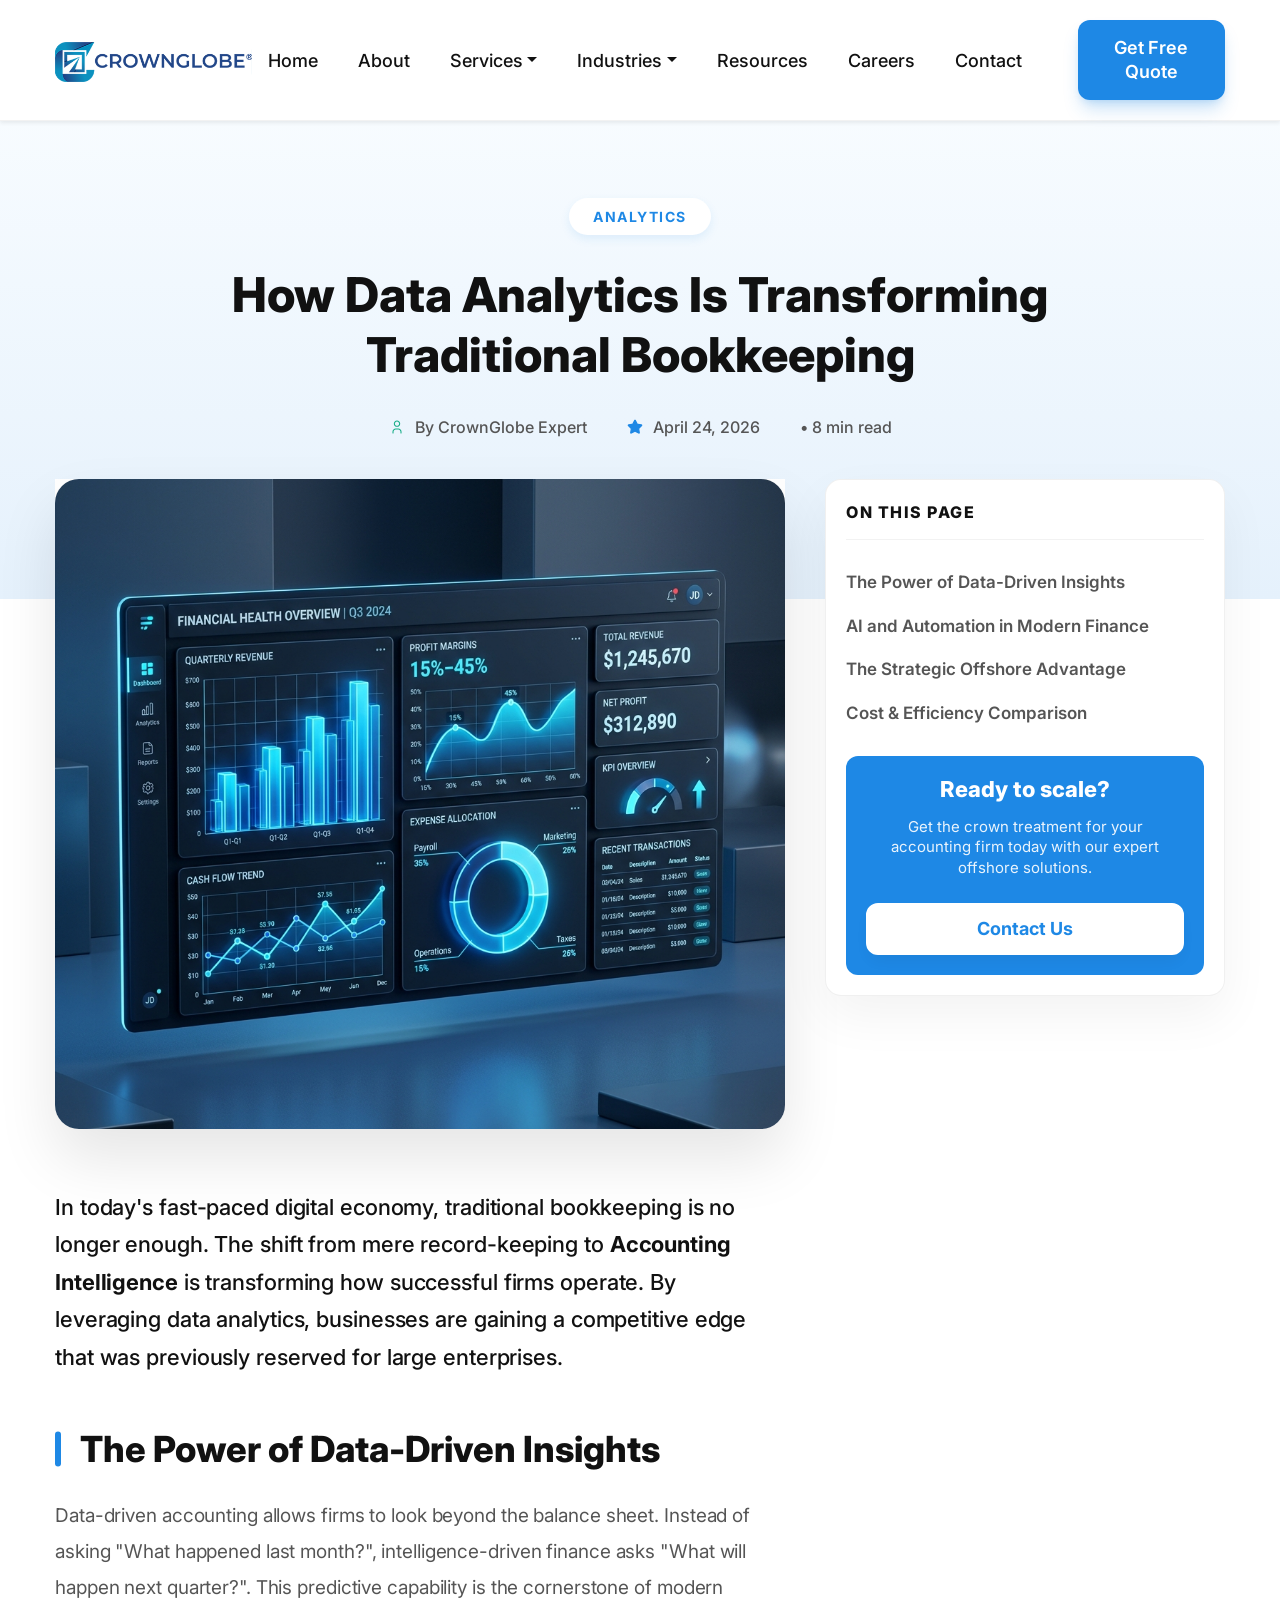
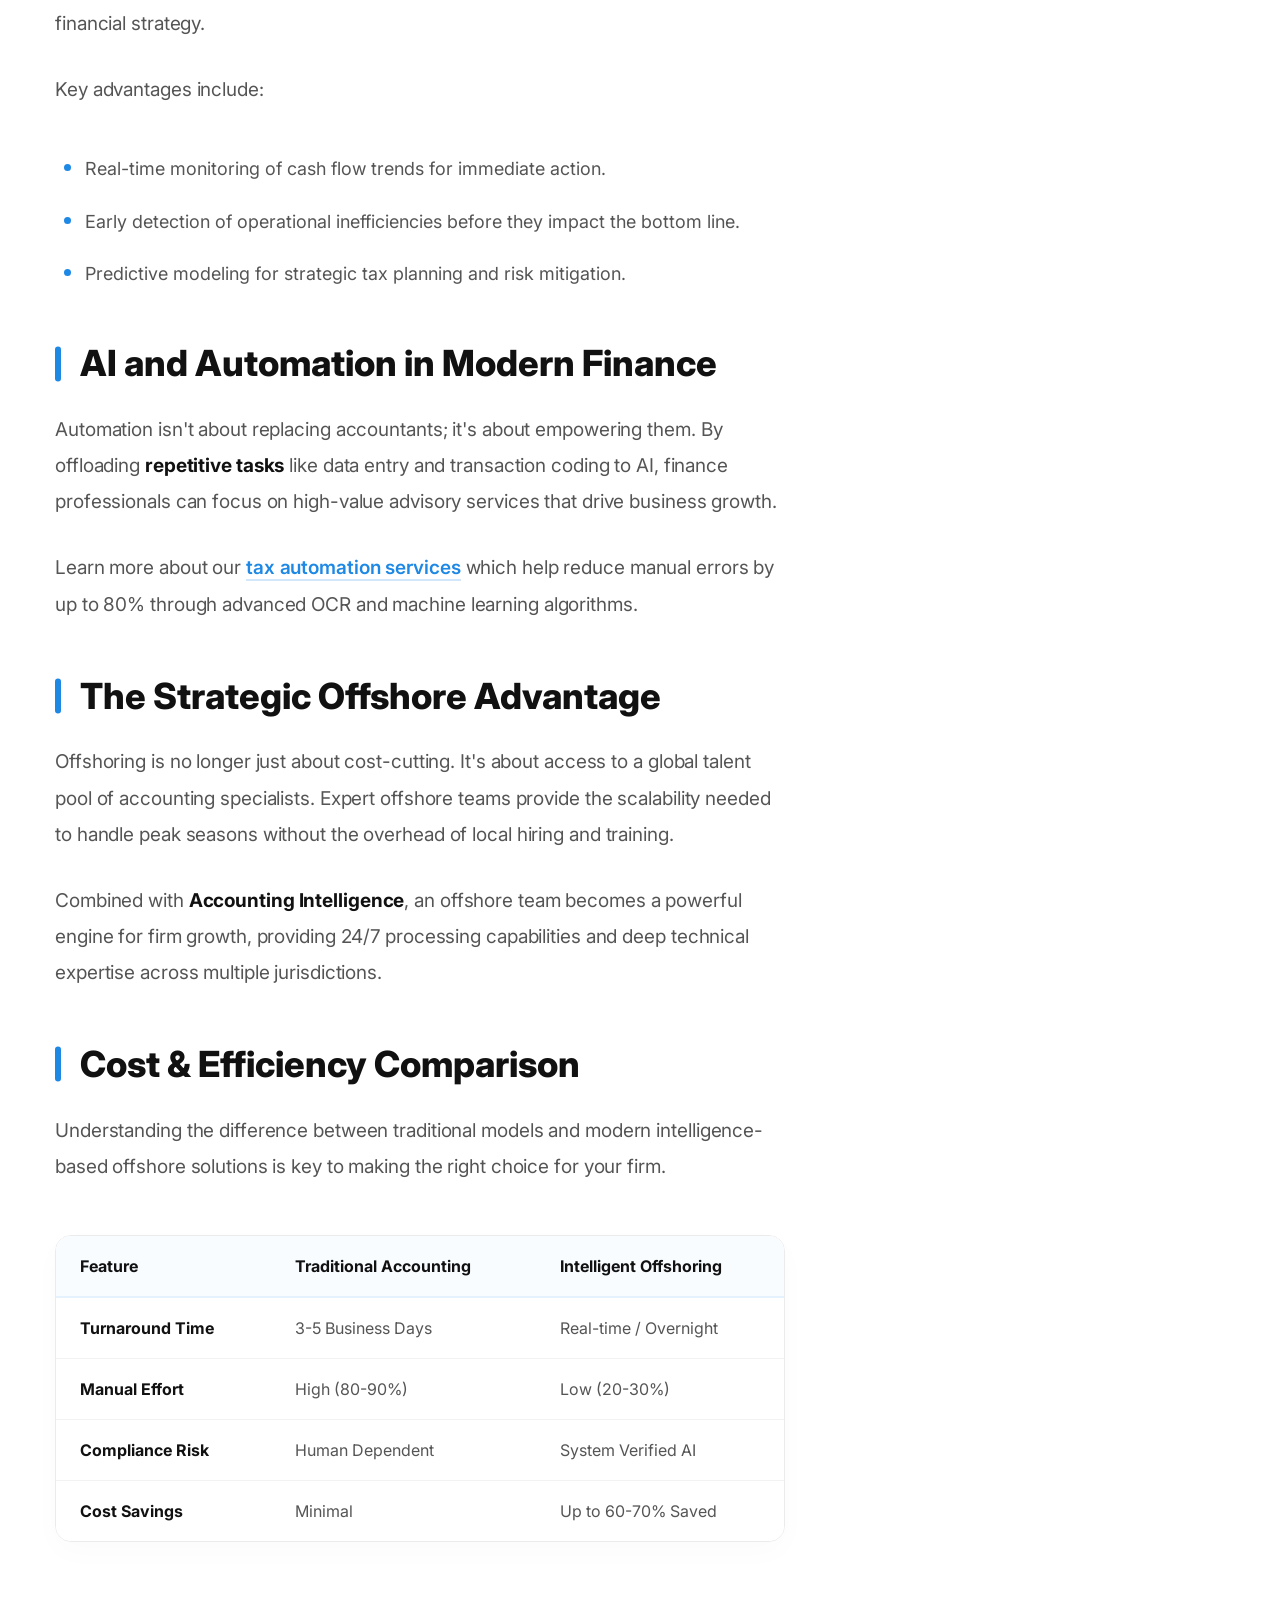
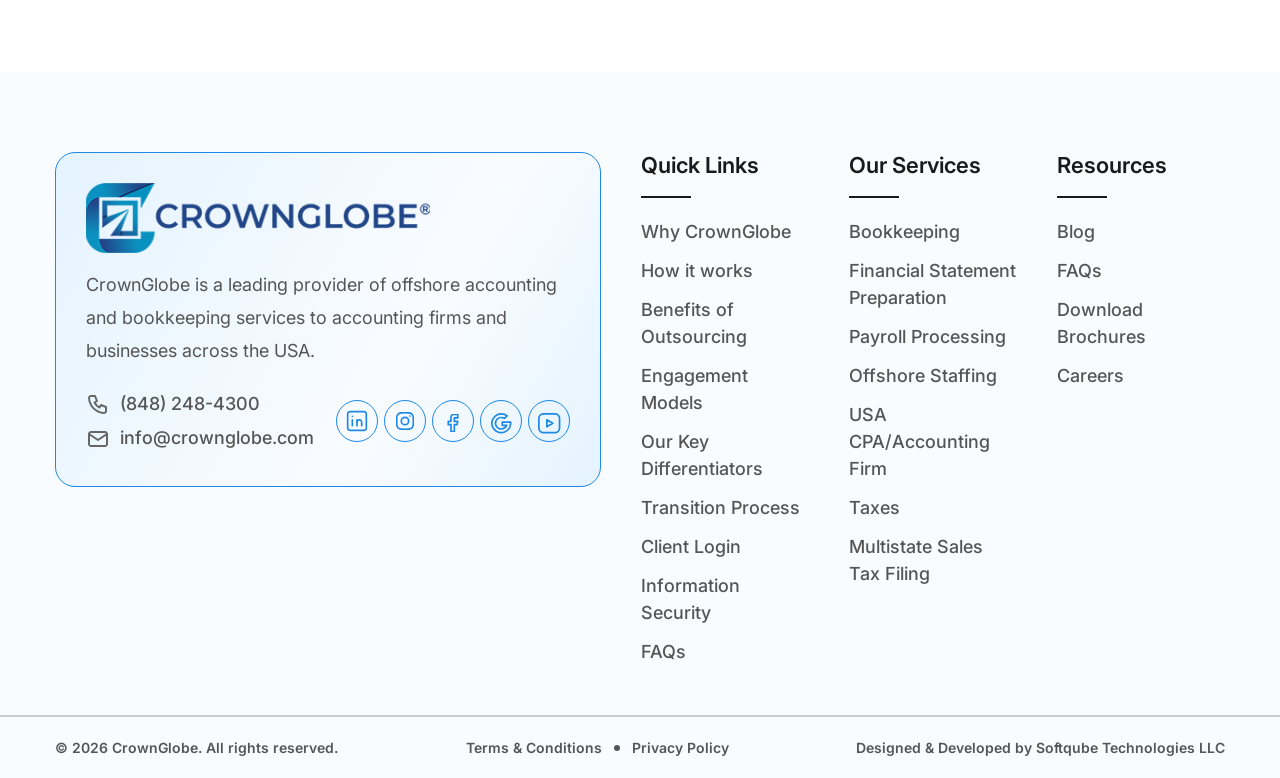
==== blog-detail-page.html @ aae87b0f "Design Changes Done" ====
<!DOCTYPE html>
<html lang="en">

<head>
    <meta charset="UTF-8">
    <meta name="viewport" content="width=device-width, initial-scale=1.0">
    <title>Crown Globe</title>
    <link href="https://cdn.jsdelivr.net/npm/bootstrap@5.3.3/dist/css/bootstrap.min.css" rel="stylesheet">
    <link rel="stylesheet" href="https://cdn.jsdelivr.net/npm/swiper@11/swiper-bundle.min.css" />
    <link rel="stylesheet" href="style/style.css">
    <link rel="stylesheet" href="style/services.css">
    <link rel="stylesheet" href="style/responsive.css">
    <link rel="stylesheet" href="style/blog.css">
    <link rel="icon" type="image/svg+xml" href="media-images/favicon.svg">
</head>

<body>
    <!-- Header Section -->
    <header class="custom-header bg-white shadow-sm">
        <nav class="navbar navbar-expand-xl py-0">
            <div class="cg-container navbar-nav flex-row gap-2 align-items-center w-100">
                <!-- Logo -->
                <a class="navbar-brand me-0" href="index.html">
                    <img src="media-images/logo.svg"
                        alt="Crown Globe - Offshore Accounting and Bookkeeping Services for USA Firms" height="40"
                        class="d-inline-block align-text-top">
                </a>
                <div class="d-flex gap-xl-5 gap-3 align-items-center justify-content-end w-100">
                    <!-- Mobile Toggle -->
                    <button class="navbar-toggler" type="button" data-bs-toggle="collapse" data-bs-target="#navContent">
                        <span class="navbar-toggler-icon"></span>
                    </button>

                    <!-- Navigation Links -->
                    <div class="collapse navbar-collapse justify-content-center" id="navContent">
                        <div class="mobile-menu-header d-xl-none">
                            <a href="index.html"><img src="media-images/logo.svg"
                                    alt="Crown Globe - Global Accounting Intelligence" height="40"></a>
                            <button class="navbar-toggler close-btn" type="button" data-bs-toggle="collapse"
                                data-bs-target="#navContent">
                                <span>&times;</span>
                            </button>
                        </div>
                        <ul class="navbar-nav gap-xl-4 gap-1">
                            <li class="nav-item ">
                                <a class="nav-link" href="index.html">Home</a>
                            </li>
                            <li class="nav-item">
                                <a class="nav-link" href="#">About</a>
                            </li>
                            <li class="nav-item dropdown">
                                <a class="nav-link dropdown-toggle" href="services.html" role="button"
                                    data-bs-toggle="dropdown">Services</a>
                                <ul class="dropdown-menu">
                                    <li><a class="dropdown-item" href="services.html">Bookkeeping</a></li>
                                    <li><a class="dropdown-item" href="#">Financial Statement Preparation</a></li>
                                    <li><a class="dropdown-item" href="#">Payroll Processing</a></li>
                                    <li><a class="dropdown-item" href="#">Offshore Staffing</a></li>
                                    <li><a class="dropdown-item" href="transition.html">Transition Process</a></li>
                                    <li><a class="dropdown-item" href="for-tax.html">USA CPA/Accounting Firm</a></li>
                                    <li><a class="dropdown-item" href="for-tax.html">Taxes</a></li>
                                </ul>
                            </li>
                            <li class="nav-item dropdown">
                                <a class="nav-link dropdown-toggle" href="#" role="button"
                                    data-bs-toggle="dropdown">Industries</a>
                                <ul class="dropdown-menu">
                                    <li><a class="dropdown-item" href="#">Dental</a></li>
                                    <li><a class="dropdown-item" href="#">Franchise</a></li>
                                    <li><a class="dropdown-item" href="#">Liquor Store</a></li>
                                    <li><a class="dropdown-item" href="#">Gas Station</a></li>
                                    <li><a class="dropdown-item" href="#">Hotel</a></li>
                                    <li><a class="dropdown-item" href="#">IT & AI</a></li>
                                    <li><a class="dropdown-item" href="#">Real Estate</a></li>
                                    <li><a class="dropdown-item" href="#">Restaurant</a></li>
                                </ul>
                            </li>
                            <li class="nav-item">
                                <a class="nav-link" href="#">Resources</a>
                            </li>
                            <li class="nav-item">
                                <a class="nav-link" href="#">Careers</a>
                            </li>
                            <li class="nav-item">
                                <a class="nav-link" href="#">Contact</a>
                            </li>
                        </ul>
                        <div class="d-xl-none my-3 w-100 px-3">
                            <a href="#" class="common-btn py-3 px-4 w-100 text-center">Get Free Quote</a>
                        </div>
                    </div>

                    <!-- Call to Action -->
                    <div class="d-none d-lg-block">
                        <a href="#" class="common-btn py-3 px-4">Get Free Quote</a>
                    </div>
                </div>
            </div>
        </nav>
    </header>
    <!-- Blog Detail Section -->
    <main>
        <!-- Premium Detail Hero -->
        <section class="blog-detail-hero">
            <div class="cg-container">
                <span class="category-tag">Analytics</span>
                <h1>How Data Analytics is Transforming Traditional Bookkeeping</h1>
                <div class="blog-meta-large">
                    <span><img src="media-images/user-icon.svg" width="16" alt=""> By CrownGlobe Expert</span>
                    <span><img src="media-images/star-icon.svg" width="16" alt=""> April 24, 2026</span>
                    <span>• 8 min read</span>
                </div>
            </div>
        </section>

        <!-- Main Content Area -->
        <section class="blog-detail-main pb-80">
            <div class="cg-container">
                <div class="blog-content-wrapper">
                    <!-- Column 1: Detailed Content -->
                    <div class="blog-left">
                        <img src="media-images/blog-1.png" class="featured-image"
                            alt="Accounting Intelligence Dashboard">

                        <p>In today's fast-paced digital economy, traditional bookkeeping is no longer enough. The shift
                            from mere record-keeping to <b>Accounting Intelligence</b> is transforming how successful
                            firms operate. By leveraging data analytics, businesses are gaining a competitive edge that
                            was previously reserved for large enterprises.</p>

                        <h2>The Power of Data-Driven Insights</h2>

                        <p>Data-driven accounting allows firms to look beyond the balance sheet. Instead of asking "What
                            happened last month?", intelligence-driven finance asks "What will happen next quarter?".
                            This predictive capability is the cornerstone of modern financial strategy.</p>
                        <p>Key advantages include:</p>
                        <ul>
                            <li>Real-time monitoring of cash flow trends for immediate action.</li>
                            <li>Early detection of operational inefficiencies before they impact the bottom line.</li>
                            <li>Predictive modeling for strategic tax planning and risk mitigation.</li>
                        </ul>

                        <h2>AI and Automation in Modern Finance</h2>
                        <p>Automation isn't about replacing accountants; it's about empowering them. By offloading
                            <b>repetitive tasks</b> like data entry and transaction coding to AI, finance professionals
                            can focus on high-value advisory services that drive business growth.</p>
                        <p>Learn more about our <a href="for-tax.html">tax automation services</a> which help reduce
                            manual errors by up to 80% through advanced OCR and machine learning algorithms.</p>

                        <h2>The Strategic Offshore Advantage</h2>
                        <p>Offshoring is no longer just about cost-cutting. It's about access to a global talent pool of
                            accounting specialists. Expert offshore teams provide the scalability needed to handle peak
                            seasons without the overhead of local hiring and training.</p>
                        <p>Combined with <b>Accounting Intelligence</b>, an offshore team becomes a powerful engine for
                            firm growth, providing 24/7 processing capabilities and deep technical expertise across
                            multiple jurisdictions.</p>

                        <h2>Cost & Efficiency Comparison</h2>
                        <p>Understanding the difference between traditional models and modern intelligence-based offshore solutions is key to making the right choice for your firm.</p>
                        
                        <div class="blog-table-container">
                            <div class="table-responsive">
                                <table>
                                    <thead>
                                        <tr>
                                            <th>Feature</th>
                                            <th>Traditional Accounting</th>
                                            <th>Intelligent Offshoring</th>
                                        </tr>
                                    </thead>
                                    <tbody>
                                        <tr>
                                            <td><b>Turnaround Time</b></td>
                                            <td>3-5 Business Days</td>
                                            <td>Real-time / Overnight</td>
                                        </tr>
                                        <tr>
                                            <td><b>Manual Effort</b></td>
                                            <td>High (80-90%)</td>
                                            <td>Low (20-30%)</td>
                                        </tr>
                                        <tr>
                                            <td><b>Compliance Risk</b></td>
                                            <td>Human Dependent</td>
                                            <td>System Verified AI</td>
                                        </tr>
                                        <tr>
                                            <td><b>Cost Savings</b></td>
                                            <td>Minimal</td>
                                            <td>Up to 60-70% Saved</td>
                                        </tr>
                                    </tbody>
                                </table>
                            </div>
                        </div>
                    </div>

                    <!-- Column 2: Sticky Sidebar -->
                    <aside class="blog-right">
                        <div class="toc-header">
                            <span class="toc-title">ON THIS PAGE</span>
                        </div>
                        <ul class="toc-list">
                            <!-- Dynamic TOC populated by blog.js -->
                        </ul>

                        <div class="sidebar-cta-box">
                            <h4>Ready to scale?</h4>
                            <p>Get the crown treatment for your accounting firm today with our expert offshore
                                solutions.</p>
                            <a href="#" class="common-btn-white">Contact Us</a>
                        </div>
                    </aside>
                </div>
            </div>
        </section>
    </main>
    <!-- Footer Section -->
    <footer class="footer-section">
        <div class="cg-container">
            <div class="footer-grid">
                <div class="footer-card">
                    <div class="footer-logo">
                        <img src="./media-images/logo.svg" alt="Crown Globe Logo - Corporate Finance and Tax Solutions">
                    </div>
                    <p>CrownGlobe is a leading provider of offshore accounting and bookkeeping services to accounting
                        firms and businesses across the USA.
                    </p>
                    <div class="footer-contact-links">
                        <ul>
                            <li>
                                <img src="./media-images/phone-icon.svg" alt="Contact Crown Globe via Phone">
                                <a href="tel:8482484300">(848) 248-4300</a>
                            </li>
                            <li>
                                <img src="./media-images/mail-icon.svg" alt="Email Crown Globe Support">
                                <a href="mailto:info@crownglobe.com">info@crownglobe.com</a>
                            </li>
                        </ul>
                        <ul>
                            <li><a href=""><img src="./media-images/linkdin.svg"
                                        alt="Connect with Crown Globe on LinkedIn"></a></li>
                            <li><a href=""><img src="./media-images/instagram.svg"
                                        alt="Follow Crown Globe on Instagram"></a></li>
                            <li><a href=""><img src="./media-images/facebook.svg"
                                        alt="Like Crown Globe on Facebook"></a></li>
                            <li><a href=""><img src="./media-images/google.svg" alt="Find Crown Globe on Google"></a>
                            </li>
                            <li><a href=""><img src="./media-images/youtube.svg"
                                        alt="Subscribe to Crown Globe on YouTube"></a></li>
                        </ul>
                    </div>
                </div>
                <div class="footer-column">
                    <h4>Quick Links</h4>
                    <ul>
                        <li><a href="#">Why CrownGlobe</a></li>
                        <li><a href="#">How it works</a></li>
                        <li><a href="#">Benefits of Outsourcing</a></li>
                        <li><a href="#">Engagement Models</a></li>
                        <li><a href="#">Our Key Differentiators</a></li>
                        <li><a href="#">Transition Process</a></li>
                        <li><a href="#">Client Login</a></li>
                        <li><a href="#">Information Security</a></li>
                        <li><a href="#">FAQs</a></li>
                    </ul>
                </div>
                <div class="footer-column">
                    <h4>Our Services</h4>
                    <ul>
                        <li><a href="#">Bookkeeping</a></li>
                        <li><a href="#">Financial Statement Preparation</a></li>
                        <li><a href="#">Payroll Processing</a></li>
                        <li><a href="#">Offshore Staffing</a></li>
                        <li><a href="#">USA CPA/Accounting Firm</a></li>
                        <li><a href="#">Taxes</a></li>
                        <li><a href="#">Multistate Sales Tax Filing</a></li>
                    </ul>
                </div>
                <div class="footer-column">
                    <h4>Resources</h4>
                    <ul>
                        <li><a href="#">Blog</a></li>
                        <li><a href="#">FAQs</a></li>
                        <li><a href="#">Download Brochures</a></li>
                        <li><a href="#">Careers</a></li>
                    </ul>
                </div>
            </div>
        </div>
        <hr style="border: 1px solid #CCCCCC;" />
        <div class="cg-container">
            <div class="footer-bottom-grid">
                <div class="copyright">
                    <p>&copy; 2026 CrownGlobe. All rights reserved.</p>
                </div>
                <div class="terms-condition">
                    <ul>
                        <li><a href="">Terms & Conditions</a></li>
                        <li><a href="">Privacy Policy</a></li>
                    </ul>
                </div>
                <div class="design-by">
                    <p>Designed & Developed by <a href="#">Softqube Technologies LLC</a></p>
                </div>
            </div>
        </div>
    </footer>
    <script src="https://cdn.jsdelivr.net/npm/swiper@11/swiper-bundle.min.js"></script>
    <script src="https://cdn.jsdelivr.net/npm/bootstrap@5.3.3/dist/js/bootstrap.bundle.min.js"></script>
    <script src="https://code.jquery.com/jquery-3.7.1.min.js"></script>
    <script src="js/index.js"></script>
    <script src="js/blog.js"></script>
</body>

</html>
---- style/style.css ----
@import url("https://fonts.googleapis.com/css2?family=Inter:ital,opsz,wght@0,14..32,100..900;1,14..32,100..900&display=swap");
:root {
  --inter: "Inter";
  --cg-container: 1620px;
  --blue: #1e88e5;
  --black: #111111;
  --dark: #1a1a1a;
  --grey: #555555;
  --white: #ffffff;
  --lightblue: #e5f1fc;
  /* Font Sizes */
  --font-54: 54px;
  --font-46: 46px;
  --font-44: 44px;
  --font-36: 36px;
  --font-30: 30px;
  --font-26: 26px;
  --font-24: 24px;
  --font-22: 22px;
  --font-20: 20px;
  --font-18: 18px;
  --font-16: 16px;
  --font-14: 14px;
}

html {
  scroll-behavior: smooth;
}
* {
  padding: 0;
  margin: 0;
  box-sizing: border-box;
}

h1,
h2,
h3,
h4,
h5,
h6 {
  margin: 0;
}

a:focus-visible {
  outline: none !important;
}

.post,
.page {
  margin: 0;
}

.row {
  margin: 0;
}

p,
ul {
  margin: 0;
  padding: 0;
}

.row > * {
  padding-left: 0;
  padding-right: 0;
}

body {
  width: 100%;
  font-family: var(--inter);
}

a {
  text-decoration: none;
  color: inherit;
}

.cg-container {
  width: 100%;
  max-width: var(--cg-container);
  margin: 0 auto;
}
.py-80 {
  padding: 80px 0px;
}
.pb-80 {
  padding-bottom: 80px;
}
.pt-80 {
  padding-top: 80px;
}
h1 {
  color: var(--black);
  font-family: var(--inter);
  font-size: var(--font-54);
  font-style: normal;
  font-weight: 800;
  line-height: 136%;
  text-transform: capitalize;
}
h1 span {
  color: var(--blue);
}
h2 {
  color: var(--black);
  text-align: center;
  font-family: var(--inter);
  font-size: var(--font-36);
  font-style: normal;
  font-weight: 800;
  line-height: 122%;
}
h3 {
  color: var(--black);
  font-family: var(--inter);
  font-size: var(--font-26);
  font-style: normal;
  font-weight: 600;
  line-height: 140%;
  text-transform: capitalize;
}
p {
  color: var(--grey);
  font-family: var(--inter);
  font-size: var(--font-20);
  font-style: normal;
  font-weight: 400;
  line-height: 134%;
}
p b {
  color: var(--black);
  font-weight: 700;
}
a.common-btn {
  display: inline-flex;
  align-items: center;
  justify-content: center;
  position: relative;
  overflow: hidden;
  color: var(--white);
  text-align: center;
  font-family: var(--inter);
  font-size: var(--font-18);
  font-style: normal;
  font-weight: 600;
  line-height: 134%;
  border-radius: 12px;
  background: var(--blue);
  box-shadow:
    0 12px 18px -4px rgba(30, 136, 229, 0.25),
    0 4px 8px -4px rgba(30, 136, 229, 0.25);
  padding: 20px 26px;
  transition: all 0.4s cubic-bezier(0.23, 1, 0.32, 1);
  z-index: 1;
}

a.common-btn::before,
a.common-btn-white::before {
  content: "";
  position: absolute;
  top: 0;
  left: -100%;
  width: 100%;
  height: 100%;
  background: linear-gradient(
    90deg,
    transparent,
    rgba(255, 255, 255, 0.4),
    transparent
  );
  transition: all 0.6s ease;
  z-index: -1;
}
a.common-btn:hover {
  box-shadow:
    0 20px 30px -10px rgba(30, 136, 229, 0.4),
    0 10px 15px -5px rgba(30, 136, 229, 0.3);
  background: #2196f3;
}
a.common-btn:hover::before,
a.common-btn-white:hover::before {
  left: 100%;
}
a.common-btn:active,
a.common-btn-white:active {
  transform: translateY(-2px) scale(0.98);
}
a.common-btn-white {
  display: inline-flex;
  align-items: center;
  justify-content: center;
  position: relative;
  overflow: hidden;
  color: var(--blue);
  text-align: center;
  font-family: var(--inter);
  font-size: var(--font-18);
  font-style: normal;
  font-weight: 600;
  line-height: 134%;
  padding: 18px 24px;
  border-radius: 12px;
  border: 1px solid var(--stroke-adadad, #e1e1e1);
  box-shadow: 0 8px 15px -3px rgba(0, 0, 0, 0.05);
  transition: all 0.4s cubic-bezier(0.23, 1, 0.32, 1);
  z-index: 1;
  background-color: var(--white);
}
a.common-btn-white:hover {
  background: var(--blue);
  color: var(--white);
  box-shadow: 0 15px 35px -10px rgba(30, 136, 229, 0.5);
}
a.common-btn-white:active {
  transform: translateY(-2px) scale(0.98);
}
.common-bg-gradient {
  background: url("../images/common-bg-gradiant.svg");
  background-size: cover;
  background-position: center;
  background-repeat: no-repeat;
}
.common-bg-gradient-light {
  background: url("../images/common-bg-gradiant-light.svg");
  background-size: cover;
  background-position: center;
  background-repeat: no-repeat;
}
/* ------------------- */
/* Coman Hero area */
.coman-hero-bg {
  height: 747px;
}
.row-grid {
  display: grid;
  grid-template-columns: repeat(2, 1fr);
  align-items: center;
  grid-gap: 98px;
  padding: 115px 0;
}
.right-grid p {
  margin: 20px 0 45px 0;
}
/* Engagement Modal Our Modal Section */
.bluegredinentbg {
  border-radius: 20px;
  background: url(../images/bluegredinentbg.svg) no-repeat center center/cover;
}
.engagementmodal h2 {
  color: var(--white);
  margin-bottom: 30px;
}
.engagementgrid {
  display: grid;
  grid-template-columns: repeat(3, 1fr);
  grid-gap: 30px;
  padding: 0 150px;
}
.engementbox {
  border-radius: 10px;
  background: var(--white);
  padding: 20px;
  box-shadow:
    0 12.292px 18.438px -3.688px rgba(0, 0, 0, 0.1),
    0 4.917px 7.375px -4.917px rgba(0, 0, 0, 0.1);
  text-align: center;
}
.engementbox h4 {
  color: var(--black);
  text-align: center;
  font-family: var(--inter);
  font-size: var(--font-22);
  font-style: normal;
  font-weight: 600;
  line-height: 136%;
  margin-top: 10px;
}

/* ------------------- */
section[id] {
  scroll-margin-top: 120px;
}
/* Base Styles End */
/* Navbar Styling */
.navbar-nav .nav-link {
  color: var(--black);
  transition: color 0.3s ease;
  padding: 10px 0;
  font-size: var(--font-18);
  font-family: var(--inter);
  font-weight: 500;
}

.navbar-nav .nav-link.active {
  font-weight: 700;
  color: var(--blue) !important;
}
.navbar-nav .nav-link:hover {
  color: var(--blue) !important;
}
.navbar-brand img {
  object-fit: contain;
}
header.custom-header {
  border-bottom: 1px solid rgba(0, 0, 0, 0.05);
  padding: 20px 0;
  position: fixed;
  top: 0;
  left: 0;
  width: 100%;
  z-index: 1000;
  background-color: var(--white);
}
main {
  padding-top: 98px;
}
/* Dropdown Styling */
.dropdown-menu {
  border: 1px solid rgba(0, 0, 0, 0.05);
  border-radius: 12px;
  box-shadow: 0 15px 30px rgba(0, 0, 0, 0.08);
  padding: 10px;
  min-width: 220px;
  margin-top: 15px !important;
  transition: all 0.3s ease;
}

.dropdown-item {
  color: #666666;
  font-size: 15px;
  font-weight: 500;
  padding: 10px 15px;
  border-radius: 8px;
  transition: all 0.2s ease;
}

.dropdown-item:hover {
  background-color: var(--lightblue);
  color: var(--blue);
}

.dropdown-toggle::after {
  display: inline-block;
  margin-left: 0.255em;
  vertical-align: 0.255em;
  border-top: 0.3em solid;
  border-right: 0.3em solid transparent;
  border-bottom: 0;
  border-left: 0.3em solid transparent;
  transition: transform 0.3s ease;
}

.nav-item.dropdown:hover .dropdown-toggle::after {
  transform: rotate(180deg);
}
/* Footer Section */
.footer-section {
  background-color: #f8fcff;
}
.footer-grid {
  display: grid;
  grid-template-columns: 546px 1fr 1fr 1fr;
  gap: 40px;
  padding-top: 80px;
  padding-bottom: 50px;
}
.footer-card {
  border-radius: 20px;
  border: 1px solid #1e88e5;
  background: linear-gradient(
    120deg,
    #e4f3ff -1.34%,
    #f9fcff 63.46%,
    #e4f3ff 100%
  );
  height: fit-content;
  padding: 30px;
}
.footer-column h4 {
  color: var(--dark);
  font-family: var(--inter);
  font-size: var(--font-22);
  font-weight: 600;
  margin-bottom: 40px;
  position: relative;
}
.footer-column h4::before {
  content: "";
  position: absolute;
  left: 0;
  height: 2px;
  width: 50px;
  bottom: -20px;
  background-color: var(--dark);
}
.footer-column ul {
  display: flex;
  flex-direction: column;
  gap: 12px;
  list-style-type: none;
}
.footer-column ul li a {
  color: var(--grey);
  font-size: var(--font-18);
  font-weight: 500;
  line-height: 150%;
  transition: all 0.3s ease;
}
.footer-column ul li a:hover {
  color: var(--blue);
  padding-left: 5px;
}
.footer-bottom-grid {
  padding: 20px 0;
  display: flex;
  align-items: center;
  justify-content: space-between;
  flex-wrap: wrap;
  gap: 10px;
}
footer hr {
  opacity: 1;
  margin: 0;
}
.terms-condition ul {
  list-style: none;
  display: flex;
  gap: 30px;
}
.terms-condition ul li,
.copyright p,
.design-by p {
  color: var(--grey);
  font-family: var(--inter);
  font-size: var(--font-14);
  font-weight: 600;
  line-height: 150%;
}
.terms-condition ul li:not(:first-of-type) {
  position: relative;
}
.terms-condition ul li:not(:first-of-type)::before {
  content: "";
  position: absolute;
  left: -18px;
  top: 50%;
  transform: translateY(-50%);
  height: 6px;
  width: 6px;
  background-color: var(--grey);
  border-radius: 50%;
}
.footer-contact-links {
  display: flex;
  align-items: center;
  justify-content: space-between;
  gap: 20px;
  flex-wrap: wrap;
  padding-top: 20px;
}
.footer-card p {
  color: var(--grey);
  font-family: var(--inter);
  font-size: var(--font-18);
  font-weight: 400;
  line-height: 182%;
  margin-top: 16px;
}
.footer-contact-links ul li {
  list-style-type: none;
}
.footer-contact-links ul:first-of-type li {
  display: flex;
  align-items: center;
  gap: 10px;
}
.footer-contact-links ul:first-of-type li a {
  color: var(--grey);
  font-size: var(--font-18);
  font-weight: 500;
  line-height: 190%;
  transition: all 0.3s ease;
}
.footer-contact-links ul:last-of-type {
  display: flex;
  gap: 6px;
}
.footer-contact-links ul:last-of-type li {
  min-width: 42px;
  min-height: 42px;
  display: flex;
  align-items: center;
  justify-content: center;
  border-radius: 50%;
  border: 1px solid var(--blue);
  transition: all 0.3s ease;
}
.footer-contact-links ul:last-of-type li img {
  transition: all 0.3s ease;
}
.footer-contact-links ul:last-of-type li:hover {
  background-color: var(--blue);
}
.footer-contact-links ul:last-of-type li:hover img {
  filter: brightness(0) invert(1);
}
/* Home Page Design Start */
.hero-inner-main {
  display: grid;
  grid-template-columns: repeat(2, 1fr);
}
.hero-content h1 {
  margin-bottom: 16px;
}
.hero-content > span {
  display: flex;
  align-items: center;
  gap: 10px;
  border-radius: 50px;
  border: 1px solid var(--stroke-adadad, #e1e1e1);
  background: #fff;
  padding: 6px 14px;
  color: var(--blue);
  font-size: var(--font-18);
  font-style: italic;
  font-weight: 600;
  line-height: 190%;
  width: fit-content;
  margin-bottom: 26px;
}
.hero-content p {
  line-height: 180%;
  margin-bottom: 30px;
}
.highlight-content p {
  color: var(--blue);
  font-size: var(--font-20);
  font-style: italic;
  font-weight: 600;
  line-height: 180%;
  margin-bottom: 60px;
}
.hero-btn {
  display: flex;
  gap: 20px;
}
/* Swiper Customization */
.hero-slider {
  padding: 50px 0;
}

.swiper-button-next,
.swiper-button-prev {
  color: var(--black);
  opacity: 0.3;
  transition: all 0.3s ease;
  right: 0;
}

.swiper-button-next:hover,
.swiper-button-prev:hover {
  opacity: 1;
  color: var(--blue);
}

.swiper-button-next::after,
.swiper-button-prev::after {
  font-size: 24px;
}

.swiper-pagination-bullet {
  background: var(--white);
  opacity: 0.2;
}

.swiper-pagination-bullet-active {
  opacity: 1;
  background: var(--blue);
  /* width: 25px; */
  border-radius: 5px;
}
.stats-grid {
  display: grid;
  grid-template-columns: repeat(4, 1fr);
  text-align: center;
}
.stat-item {
  position: relative;
  display: flex;
  flex-wrap: wrap;
  justify-content: center;
  align-items: baseline;
}
.stat-item:not(:last-child)::after {
  content: "";
  position: absolute;
  right: 0;
  top: 50%;
  transform: translateY(-50%);
  height: 90px;
  width: 1px;
  background: #e1e1e1;
}
.stat-item h2,
.stat-item span {
  font-size: var(--font-46);
  font-weight: 700;
  color: var(--black);
  display: inline-block;
  margin: 0;
  line-height: 120%;
}
.stat-item p {
  width: 100%;
  font-size: var(--font-22);
  color: var(--grey);
  margin-top: 8px;
}

.comparison-grid {
  display: grid;
  grid-template-columns: repeat(2, 1fr);
  gap: 30px;
}
.problem-card,
.vision-card {
  padding: 30px;
  border-radius: 20px;
  box-shadow: 0 2px 10px 0 rgba(30, 136, 229, 0.1);
  transition: transform 0.3s ease;
}
.problem-card {
  background: #f8fcff;
}
.problem-card h3,
.vision-card h3 {
  font-size: var(--font-36);
  font-weight: 800;
  margin-bottom: 16px;
  color: var(--black);
  line-height: 120%;
}
.problem-card h4,
.vision-card h4 {
  font-size: var(--font-22);
  font-weight: 600;
  color: var(--black);
  line-height: 180%;
  margin-bottom: 20px;
}
.problem-card h4 span,
.vision-card h4 span {
  color: var(--blue);
  font-weight: 700;
  display: block;
  font-size: var(--font-24);
  margin-bottom: 16px;
}
.problem-card p,
.vision-card p {
  color: var(--grey);
  font-size: var(--font-20);
  font-weight: 400;
  line-height: 150%;
  margin-bottom: 12px;
}
.problem-card ul,
.vision-card ul {
  list-style: none;
  background: var(--white);
  padding: 16px;
  border-radius: 10px;
  margin-bottom: 16px;
  display: flex;
  flex-direction: column;
  gap: 12px;
  box-shadow: 0 4px 4px 0 rgba(0, 0, 0, 0.05);
}
.problem-card ul li,
.vision-card ul li {
  display: flex;
  align-items: start;
  font-size: var(--font-20);
  color: var(--black);
  font-weight: 600;
  position: relative;
  padding-left: 35px;
  line-height: 150%;
}
.problem-card ul li::before {
  content: "";
  position: absolute;
  left: 0;
  top: 5px;
  width: 22px;
  height: 22px;
  background-image: url("../images/wrong.svg");
  background-size: contain;
  background-repeat: no-repeat;
}
.vision-card ul li::before {
  content: "";
  position: absolute;
  left: 0;
  top: 5px;
  width: 22px;
  height: 22px;
  background-image: url("../images/correct.svg");
  background-size: contain;
  background-repeat: no-repeat;
}
.card-footer p {
  line-height: 175%;
  margin-bottom: 0;
}
.section-header {
  text-align: center;
  margin-bottom: 50px;
}
.section-header span {
  display: inline-block;
  padding: 6px 16px;
  background: var(--white);
  border: 1px solid #e1e1e1;
  color: var(--blue);
  border-radius: 50px;
  font-size: var(--font-18);
  font-weight: 600;
  margin-bottom: 10px;
}
.section-header p {
  margin-top: 10px;
}
.deliver-grid {
  display: grid;
  grid-template-columns: repeat(4, 1fr);
  gap: 25px;
  margin-top: 50px;
}

.deliver-card {
  background: var(--white);
  border-radius: 20px;
  padding: 30px;
  display: flex;
  flex-direction: column;
  height: 100%;
  border-top: 4px solid transparent;
  box-shadow: 0 10px 30px rgba(0, 0, 0, 0.05);
  transition: all 0.3s ease;
}

.deliver-card:hover {
  box-shadow: 0 2px 20px 0 rgba(30, 136, 229, 0.2);
}

.deliver-card.border-blue {
  border-top-color: var(--blue);
}
.deliver-card.border-green {
  border-top-color: #17ad87;
}
.deliver-card.border-yellow {
  border-top-color: #f2c200;
}
.deliver-card.border-orange {
  border-top-color: #bc4923;
}

.card-top {
  display: flex;
  align-items: center;
  gap: 15px;
  margin-bottom: 30px;
}

.icon-box {
  width: 70px;
  height: 70px;
  border-radius: 12px;
  display: flex;
  align-items: center;
  justify-content: center;
}

.icon-box.bg-light-blue {
  background-color: #f4faff;
}
.icon-box.bg-light-green {
  background-color: #f1fffa;
}
.icon-box.bg-light-yellow {
  background-color: #fffdf4;
}
.icon-box.bg-light-orange {
  background-color: #fff7f5;
}

.title-box h3 {
  font-size: var(--font-22);
  font-weight: 700;
  margin-bottom: 6px;
  line-height: 150%;
}

.badge-pill {
  display: inline-flex;
  align-items: center;
  gap: 8px;
  padding: 0 12px;
  border-radius: 50px;
  font-size: var(--font-16);
  font-weight: 600;
  line-height: 180%;
  border: 1px solid #e1e1e1;
}

.badge-pill::before {
  content: "";
  width: 8px;
  height: 8px;
  border-radius: 50%;
}

.pill-blue {
  background: #f4faff;
  color: var(--blue);
  border-color: #1e88e54d;
}
.pill-blue::before {
  background: var(--blue);
}

.pill-green {
  background: #f1fffa;
  color: #17ad87;
  border-color: #17ad874d;
}
.pill-green::before {
  background: #17ad87;
}

.pill-yellow {
  background: #fffdf4;
  color: #f2c200;
  border-color: #facb0e4d;
}
.pill-yellow::before {
  background: #f2c200;
}

.pill-orange {
  background: #fff7f5;
  color: #bc4923;
  border-color: #bc49234d;
}
.pill-orange::before {
  background: #bc4923;
}

.deliver-card ul {
  list-style: none;
  flex-grow: 1;
  margin-bottom: 16px;
  display: flex;
  flex-direction: column;
  gap: 10px;
}

.deliver-card ul li {
  font-size: var(--font-20);
  color: var(--grey);
  font-weight: 400;
  position: relative;
  line-height: 150%;
  padding-left: 20px;
}

.deliver-card ul li::before {
  content: "•";
  position: absolute;
  left: 0;
  color: var(--blue);
  font-weight: bold;
}

.deliver-card.border-green ul li::before {
  color: #17ad87;
}
.deliver-card.border-yellow ul li::before {
  color: #f2c200;
}
.deliver-card.border-orange ul li::before {
  color: #bc4923;
}

.deliver-card .card-footer {
  display: flex;
  align-items: center;
  justify-content: space-between;
  padding-top: 30px;
  border-top: 1px solid #f0f0f0;
  cursor: pointer;
}

.deliver-card .card-footer span {
  font-size: var(--font-20);
  font-weight: 500;
  line-height: 150%;
  color: var(--black);
}

.deliver-card .card-footer img {
  width: 24px;
  transition: transform 0.3s ease;
}

.deliver-card:hover .card-footer img {
  transform: translateX(5px);
}
.section-badge-wrapper {
  margin-bottom: 20px;
}

.progress-list {
  display: flex;
  flex-direction: column;
  gap: 25px;
}

.progress-item {
  width: 100%;
}

.progress-info {
  display: flex;
  justify-content: space-between;
  margin-bottom: 10px;
}
.progress-info h3 {
  color: var(--black);
  font-size: var(--font-20);
  font-weight: 600;
  line-height: 170%;
}
.progress-info h3 span {
  color: #99a1af;
  font-size: var(--font-16);
  font-weight: 600;
  line-height: 125%;
  display: inline-block;
  margin-right: 12px;
}

.progress-info .value {
  color: var(--black);
  font-weight: 700;
  font-size: var(--font-18);
}

.progress-bar-bg {
  width: 100%;
  height: 6px;
  background: #eef2f6;
  border-radius: 10px;
  overflow: hidden;
}

.progress-bar-fill {
  height: 100%;
  width: 0;
  border-radius: 10px;
  transition: width 1.5s cubic-bezier(0.1, 0.42, 0.41, 1);
}

.bg-blue {
  background-color: #e5e7eb;
}
.bg-green {
  background-color: #17ad87;
}
.bg-orange {
  background-color: #bc4923;
}
.bg-blue-dark {
  background-color: var(--blue);
}
.bg-yellow {
  background-color: #f2c200;
}

.outcome-btns {
  display: flex;
}
.outcome-content .section-header,
.outcome-content .section-header h2 {
  text-align: start;
}
.outcome-content {
  background-color: #f8fcff;
  padding: 100px;
  border-radius: 0 20px 20px 0;
}
.outcome-grid {
  display: grid;
  grid-template-columns: 1fr 740px;
  margin-right: 100px;
  align-items: center;
}
.outcome-image img {
  width: 100%;
}
/* Data That Drives Decisions */
.industry-section {
  background: linear-gradient(
    173deg,
    #fff -7.78%,
    #eff6ff 46.65%,
    #fdfdff 108.94%
  );
}
.industry-tab-wrapper {
  display: grid;
  grid-template-columns: 680px 1fr;
  gap: 50px;
}

.industry-nav {
  display: flex;
  flex-direction: column;
  gap: 15px;
}

.industry-nav .nav-link {
  background: var(--white);
  border-radius: 12px;
  padding: 10px;
  display: flex;
  align-items: center;
  gap: 18px;
  text-align: left;
  transition: all 0.3s ease;
  color: var(--black);
  font-weight: 500;
  font-size: var(--font-18);
}

.industry-nav .nav-link .icon-box {
  width: 60px;
  height: 60px;
  background: #f8fbff;
  border-radius: 8px;
  display: flex;
  align-items: center;
  justify-content: center;
  color: var(--blue);
  flex-shrink: 0;
  transition: all 0.3s ease;
}
.industry-nav .nav-link:nth-child(1) .icon-box {
  background-color: #f1fffa;
}
.industry-nav .nav-link:nth-child(2) .icon-box {
  background-color: #f4faff;
}
.industry-nav .nav-link:nth-child(3) .icon-box {
  background-color: #fffdf4;
}
.industry-nav .nav-link:nth-child(4) .icon-box {
  background-color: #fff7f5;
}
.industry-nav .nav-link:nth-child(5) .icon-box {
  background-color: #fcf5ff;
}
.industry-nav .nav-link.active {
  background: var(--blue);
  color: var(--white);
}

.industry-nav .nav-link.active .icon-box {
  background: var(--white);
  color: var(--blue);
}
.industry-nav .nav-link.active .icon-box img {
  filter: brightness(0) saturate(100%) invert(46%) sepia(33%) saturate(2033%)
    hue-rotate(179deg) brightness(91%) contrast(97%);
}
@keyframes pulse {
  0% {
    transform: scale(1);
    opacity: 1;
    box-shadow: 0 0 0 0 var(--pulse-color, rgba(23, 173, 135, 0.4));
  }
  70% {
    transform: scale(1.1);
    opacity: 1;
    box-shadow: 0 0 0 10px rgba(23, 173, 135, 0);
  }
  100% {
    transform: scale(1);
    opacity: 1;
    box-shadow: 0 0 0 0 rgba(23, 173, 135, 0);
  }
}

.industry-content {
  background: url("../images/data-driven.svg") no-repeat center center/cover;
  border-radius: 20px;
  padding: 30px;
}

.content-header {
  margin-bottom: 20px;
}

.content-icon {
  width: 90px;
  height: 90px;
  border-radius: 20px;
  display: flex;
  align-items: center;
  justify-content: center;
  margin-bottom: 20px;
  background-color: var(--white);
}
.content-icon img {
  width: 40px;
  height: 40px;
}
.bg-light-green {
  background: #e6f7ef;
}
.text-green {
  color: #17ad87;
}

.bg-light-blue {
  background: #e5f1fc;
}
.text-blue {
  color: var(--blue);
}

.bg-light-yellow {
  background: #fff9e6;
}
.text-yellow {
  color: #f2c200;
}

.bg-light-orange {
  background: #fef0eb;
}
.text-orange {
  color: #bc4923;
}

.bg-light-purple {
  background: #f3efff;
}
.text-purple {
  color: #7c4dff;
}

.industry-content h3 {
  font-size: var(--font-30);
  font-weight: 700;
  margin-bottom: 16px;
  color: var(--black);
  line-height: 120%;
}
.industry-content h4 {
  color: var(--black);
  font-size: var(--font-18);
  font-weight: 600;
  line-height: 110%;
  letter-spacing: 0.7px;
  text-transform: uppercase;
}
.industry-content p {
  font-size: var(--font-20);
  color: var(--grey);
  line-height: 150%;
  margin-bottom: 24px;
}

.benefits-grid {
  display: grid;
  grid-template-columns: repeat(2, 1fr);
  gap: 20px;
  margin-top: 24px;
}

.benefit-item {
  background: var(--white);
  padding: 15px 20px;
  border-radius: 12px;
  display: flex;
  align-items: center;
  gap: 16px;
  box-shadow: 0 4px 10px rgba(0, 0, 0, 0.02);
}
.benefit-item .dot,
.risk-item .dot {
  min-width: 10px;
  min-height: 10px;
  background: var(--pulse-color, #17ad87);
  border-radius: 50%;
  animation: pulse 2s infinite;
  display: block;
}

.benefit-item span:not(.dot) {
  color: var(--black);
  font-size: var(--font-18);
  font-weight: 600;
  line-height: 130%;
}
.out-come-card {
  background-color: var(--white);
  padding: 10px 16px;
  border-radius: 12px;
  margin-top: 20px;
}
.out-come-card h4 {
  color: var(--blue);
  font-size: var(--font-20);
  font-weight: 600;
  line-height: 120%;
  margin-bottom: 6px;
}
.out-come-card p {
  margin-bottom: 0;
}
.out-come-card p b {
  margin-bottom: 0;
  color: var(--black);
  font-size: var(--font-18);
  font-weight: 600;
  line-height: 133.333%;
}
.strategic-grid {
  display: grid;
  grid-template-columns: repeat(5, 1fr);
  gap: 20px;
  margin-top: 50px;
}

.strategic-card {
  background: var(--white);
  padding: 30px 25px;
  border-radius: 20px;
  transition: all 0.4s ease;
  box-shadow: 0 4px 14px 0 rgba(30, 136, 229, 0.08);
  display: flex;
  flex-direction: column;
  gap: 24px;
}

.strategic-card h4 {
  font-size: var(--font-22);
  font-weight: 700;
  color: var(--black);
  margin: 0;
  line-height: 150%;
}

.strategic-card .accent-line {
  width: 40px;
  height: 3px;
  border-radius: 10px;
  transition: all 0.4s ease;
}

.strategic-card p {
  font-size: var(--font-20);
  color: var(--grey);
  line-height: 150%;
  margin: 0;
}
.strategic-card:hover .accent-line {
  width: 100%;
}
/* Nth-child Colors */
.strategic-card:nth-child(6n + 1) .accent-line {
  background: #17ad87;
}

.strategic-card:nth-child(6n + 2) .accent-line {
  background: #1e88e5;
}

.strategic-card:nth-child(6n + 3) .accent-line {
  background: #f2c200;
}

.strategic-card:nth-child(6n + 4) .accent-line {
  background: #bc4923;
}

.strategic-card:nth-child(6n + 5) .accent-line {
  background: #7c4dff;
}
.strategic-card:nth-child(6n + 6) .accent-line {
  background: #00cfd9;
}
.complete-finance-data .section-header,
.complete-finance-data .section-header h2 {
  text-align: start;
  margin-bottom: 0;
}
.complete-finance-grid {
  margin-top: 20px;
  display: grid;
  grid-template-columns: 1fr 1fr;
  gap: 100px;
}
.complete-finance-left p {
  color: var(--grey);
  font-size: var(--font-20);
  font-weight: 400;
  line-height: 150%;
  margin-bottom: 16px;
}
.complete-finance-left p:last-child {
  margin-bottom: 0;
}

/* Complete Finance Features Grid & Pulse Dot */
.finance-features-grid {
  display: grid;
  grid-template-columns: repeat(2, 1fr);
  gap: 30px;
}

.finance-feature-item {
  background: var(--white);
  padding: 24px 30px;
  border-radius: 12px;
  display: flex;
  align-items: center;
  gap: 20px;
  box-shadow: 0 10px 25px rgba(0, 0, 0, 0.04);
  transition: all 0.3s ease;
}

.finance-feature-item:hover {
  background: var(--blue);
  box-shadow: 0 15px 35px rgba(30, 136, 229, 0.4);
}

.finance-feature-item span:last-child {
  color: var(--black);
  font-size: var(--font-22);
  font-weight: 700;
  line-height: normal;
  transition: color 0.3s ease;
  line-height: 150%;
}

.finance-feature-item:hover span:last-child {
  color: var(--white);
}

.finance-feature-item .pulse-dot {
  transition: background 0.3s ease;
}

.finance-feature-item:hover .pulse-dot::after {
  background: var(--white);
}

.finance-feature-item:hover .pulse-dot::before {
  background: var(--white);
}

.pulse-dot {
  width: 32px;
  height: 32px;
  border-radius: 50%;
  display: flex;
  align-items: center;
  justify-content: center;
  position: relative;
  flex-shrink: 0;
}

/* The dark blue inner dot */
.pulse-dot::after {
  content: "";
  width: 10px;
  height: 10px;
  background: var(--blue); /* Dark blue dot */
  border-radius: 50%;
  display: block;
  z-index: 2;
}

/* The pulsing effect */
.pulse-dot::before {
  content: "";
  position: absolute;
  width: 10px;
  height: 10px;
  background: var(--blue);
  opacity: 0.4;
  border-radius: 50%;
  animation: dot-glow-pulse 2s infinite;
  z-index: 1;
}

@keyframes dot-glow-pulse {
  0% {
    transform: scale(1);
    opacity: 0.4;
  }
  100% {
    transform: scale(3.5);
    opacity: 0;
  }
}
/* Comparison Table Styling */
.comparison-table-container {
  margin-top: 50px;
  background: var(--white);
  border-radius: 20px;
  overflow: hidden;
  box-shadow: 0 10px 40px rgba(0, 0, 0, 0.05);
}

.comparison-table {
  width: 100%;
  border-collapse: collapse;
  border-spacing: 0;
}

.comparison-table th {
  padding: 24px 30px;
  text-align: left;
  font-size: var(--font-20);
  font-weight: 700;
  color: var(--black);
  background: #e4f3ff; /* Brand light blue background for headers */
  border-right: 1px solid #efefef; /* Added vertical border */
}

.comparison-table th:last-child {
  border-right: none;
}

.comparison-table th.highlight-header {
  background: var(--blue);
  color: var(--white);
  border-right: none;
}

.comparison-table td {
  padding: 20px 30px;
  border-bottom: 1px solid #efefef;
  border-right: 1px solid #efefef; /* Added vertical border */
  font-size: var(--font-18);
  font-weight: 500;
  vertical-align: middle;
  color: #333;
}

.comparison-table td:last-child {
  border-right: none;
}

.comparison-table tr:last-child td {
  border-bottom: none;
}

.comparison-table td img {
  width: 20px;
  height: 20px;
  margin-right: 12px;
  vertical-align: middle;
}

.comparison-table .capability-cell {
  background: #f8fcff;
  color: var(--blue);
  font-weight: 600;
}

.comparison-table tr:hover td {
  background-color: #fcfdfe;
}

.comparison-table tr:hover .capability-cell {
  background-color: #f4f9ff;
}
.solution-grid {
  display: grid;
  grid-template-columns: repeat(3, 1fr);
  gap: 30px;
}
.engagement-grid {
  grid-template-columns: repeat(4, 1fr);
}
/* Transition Page Design Start */
.overview-grid {
  display: grid;
  grid-template-columns: repeat(4, 1fr);
  gap: 30px;
  margin-top: 40px;
}
.overview .content-box {
  margin-bottom: 50px;
}
.overview p {
  text-align: center;
  line-height: 150%;
}
.overview-item {
  background-color: #f8fcff;
  padding: 10px 16px;
  border-radius: 12px;
  display: flex;
  align-items: center;
  position: relative;
  padding-left: 42px;
  transition: all 0.3s ease;
}

.overview-item span {
  color: var(--black);
  font-size: var(--font-20);
  font-weight: 600;
  line-height: 170%;
}
.overview-item::before {
  content: "";
  position: absolute;
  left: 20px;
  width: 6px;
  height: 6px;
  background-color: var(--black);
  border-radius: 50%;
}
/* Process Flow Design */
.process-flow-wrapper {
  margin-top: 50px;
  position: relative;
}

.process-flow-grid {
  display: grid;
  grid-template-columns: repeat(5, 1fr);
  gap: 90px;
  align-items: center;
}

.process-step {
  background: var(--white);
  padding: 16px;
  border-radius: 20px;
  border: 2px solid #fff;
  box-shadow: 0 2px 10px 0 rgba(30, 136, 229, 0.25);
  position: relative;
  transition: all 0.3s ease;
  z-index: 2;
}

.process-step h4 {
  font-size: var(--font-22);
  font-weight: 700;
  margin-bottom: 24px;
  position: relative;
  line-height: 150%;
}

/* Colorful underlines using after */
.process-step h4::after {
  content: "";
  position: absolute;
  bottom: -25px;
  left: 50%;
  transform: translateX(-50%);
  width: 86px;
  height: 3px;
  border-radius: 2px;
}

.process-step:nth-child(1) h4::after {
  background-color: #17ad87;
}
.process-step:nth-child(2) h4::after {
  background-color: #1e88e5;
}
.process-step:nth-child(3) h4::after {
  background-color: #f2c200;
}
.process-step:nth-child(4) h4::after {
  background-color: #bc4923;
}
.process-step:nth-child(5) h4::after {
  background-color: #b007ed;
}

.process-step p {
  padding-top: 24px;
  color: var(--black);
  text-align: center;
  font-size: var(--font-20);
  font-weight: 400;
  line-height: 150%;
}

/* Dotted Arrows using after */
.process-step:not(:last-child)::after {
  content: "";
  position: absolute;
  top: 50%;
  right: -70px;
  transform: translateY(-50%);
  width: 50px;
  height: 20px;
  background: url("../images/dotted-arrow.svg") no-repeat center center;
  background-size: contain;
  opacity: 0.6;
  z-index: -1;
}

/* Ensure Section */
.ensure-section {
  margin-top: 60px;
}

.ensure-section > span {
  color: var(--grey);
  text-align: center;
  font-size: var(--font-20);
  font-weight: 400;
  line-height: 150%;
  margin-bottom: 20px;
  display: inline-block;
}

.ensure-grid {
  display: flex;
  justify-content: center;
  gap: 20px;
  flex-wrap: wrap;
}

.ensure-item {
  border-radius: 10px;
  background: #f4faff;
  padding: 14px;
  box-shadow: 0 4px 14px 0 rgba(30, 136, 229, 0.08);
  min-width: 260px;
}
.ensure-item span {
  color: var(--black);
  font-size: var(--font-22);
  font-weight: 600;
}
/* Key Benefits Design */
.key-benefits {
  background: linear-gradient(0deg, #fff 0%, #f8fcff 100%);
}
.key-benefits-wrapper {
  display: grid;
  grid-template-columns: repeat(2, 1fr);
  gap: 80px;
  align-items: center;
}

.key-benefits-left img {
  width: 100%;
  height: auto;
}

.key-benefits-right h2 {
  text-align: left;
  margin-bottom: 30px;
}

.benefits-custom-list {
  list-style: none;
  padding: 0;
  margin: 0;
}

.benefits-custom-list li {
  padding: 18px 0 18px 30px;
  border-bottom: 1px solid rgba(0, 0, 0, 0.05);
  position: relative;
  font-size: var(--font-22);
  font-weight: 500;
  color: var(--grey);
  line-height: 150%;
  transition: all 0.3s ease;
}

.benefits-custom-list li::before {
  content: "";
  position: absolute;
  left: 10px;
  top: 50%;
  transform: translateY(-50%);
  width: 6px;
  height: 6px;
  background-color: var(--grey);
  border-radius: 50%;
}

/* Tools & Communication Design */
.tools-communication-grid {
  display: grid;
  grid-template-columns: repeat(4, 1fr);
  gap: 30px;
}

.tools-communication-card {
  border-radius: 10px;
  border: 1px solid var(--blue, #1e88e5);
  box-shadow: 0 4px 14px 0 rgba(30, 136, 229, 0.08);
  padding: 14px;
  display: flex;
  align-items: center;
  justify-content: center;
}
.tools-communication-card span {
  color: var(--black);
  font-size: var(--font-20);
  font-weight: 500;
  line-height: 170%;
}
/* Risk Mitigation Design */
.risk-mitigation-wrapper {
  display: grid;
  grid-template-columns: repeat(2, 1fr);
  gap: 80px;
  align-items: center;
}

.risk-mitigation-left h2 {
  text-align: left;
  margin-bottom: 25px;
}

.risk-mitigation-left p {
  font-size: var(--font-20);
  line-height: 150%;
  margin-bottom: 14px;
  color: var(--grey);
}

.risk-mitigation-right {
  display: flex;
  flex-direction: column;
  gap: 20px;
}

.risk-item {
  background: var(--white);
  padding: 24px 30px;
  border-radius: 12px;
  display: flex;
  align-items: center;
  gap: 20px;
  box-shadow: 0 4px 14px 0 rgba(0, 0, 0, 0.03);
  transition: all 0.3s ease;
}

.risk-item span:not(.dot) {
  font-size: var(--font-22);
  font-weight: 600;
  color: var(--black);
  line-height: 130%;
}
.cta-section {
  background-color: var(--blue);
  text-align: center;
}
.cta-wrapper {
  max-width: 1300px;
  margin: 0 auto;
}
.cta-wrapper h2 {
  color: var(--white);
  text-align: center;
  font-size: var(--font-44);
  font-weight: 800;
  line-height: 110%;
  margin-bottom: 20px;
}
.cta-wrapper p {
  color: rgba(255, 255, 255, 0.8);
  text-align: center;
  font-size: var(--font-22);
  font-weight: 400;
  line-height: 150%;
  margin-bottom: 20px;
}

/* Transition Page Design End */
/* For Tax Page Design Start */
.engagement-modal {
  background-color: #f8fcff;
}
.case-study-main-wrapper {
  display: grid;
  grid-template-columns: repeat(2, 1fr);
  gap: 80px;
  align-items: center;
}

.case-study-right h2 {
  text-align: left;
  margin-bottom: 20px;
}

.case-subtitle {
  color: var(--blue);
  font-size: var(--font-24);
  font-weight: 700;
  margin-bottom: 15px;
  line-height: 125%;
}

.case-study-right p {
  font-size: var(--font-20);
  color: var(--grey);
  line-height: 150%;
  margin-bottom: 10px;
}

.case-study-right p:last-child {
  margin-bottom: 0;
}

/* Process Timeline Design */
.process-timeline-main {
  background-color: var(--white);
}

.timeline-grid {
  display: grid;
  grid-template-columns: repeat(4, 1fr);
  gap: 80px;
  margin-top: 50px;
}

.timeline-item {
  position: relative;
  display: flex;
  flex-direction: column;
  align-items: center;
}

.timeline-circle {
  width: 120px;
  height: 120px;
  border-radius: 50%;
  display: flex;
  align-items: center;
  justify-content: center;
  margin-bottom: 40px;
  position: relative;
  background-color: var(--white);
  box-shadow:
    0 0 0 4px var(--white),
    0 0 0 12px var(--item-color);
  border: 4px solid var(--item-color);
  transition: all 0.3s ease;
}

.timeline-circle span {
  font-size: var(--font-30);
  font-weight: 800;
  color: var(--item-color);
}

.timeline-item h4 {
  font-size: var(--font-20);
  font-weight: 700;
  color: var(--black);
  margin-bottom: 15px;
}

.timeline-item p {
  font-size: var(--font-16);
  color: var(--grey);
  line-height: normal;
  margin-bottom: 0;
}

/* Dotted Arrows */
.timeline-item:not(:last-child)::after {
  content: "";
  position: absolute;
  top: 50px;
  right: -18%;
  transform: translateY(-50%);
  width: 70px;
  height: 30px;
  background: url("../media-images/dotted-arrow.svg") no-repeat center center;
  background-size: contain;
  opacity: 0.6;
}
/* Nth-child colors for timeline items */
.timeline-item:nth-child(1) {
  --item-color: #1e88e5;
}
.timeline-item:nth-child(2) {
  --item-color: #f2c200;
}
.timeline-item:nth-child(3) {
  --item-color: #bc4923;
}
.timeline-item:nth-child(4) {
  --item-color: #b007ed;
}

/* For Tax PAge Design End */
---- style/services.css ----
:root {
  --inter: "Inter";
  --cg-container: 1620px;
  --blue: #1e88e5;
  --black: #111111;
  --grey: #555555;
  --white: #ffffff;
  --dark: #1a1a1a;
  --green-light: #17ad87;
  --yellow: #f2c200;
  --orange: #bc4923;
  --purple: #b007ed;
  --cyan-light: #00cfd9;
  --lightblue: #e5f1fc;
  --light-blue-bg: #f8fcff;
  --border-color: #dfdfdf;
  --tab-bg-color: #fffffa;
  --blue-ring-color: #cee9ff;
  --blue-card-bg: #eff6ff;
  --border-card-color: #dedede;
  --blue-btn-shadow:
    0 12.292px 18.438px -3.688px rgba(30, 136, 229, 0.25),
    0 4.917px 7.375px -4.917px rgba(30, 136, 229, 0.25);
  /* Font Sizes */
  --font-56: 56px;
  --font-52: 52px;
  --font-44: 44px;
  --font-36: 36px;
  --font-32: 32px;
  --font-26: 26px;
  --font-24: 24px;
  --font-22: 22px;
  --font-20: 20px;
  --font-18: 18px;
  --font-16: 16px;
  --font-14: 14px;
}

.common-card {
  background-color: var(--white);
  padding: 30px;
  border-radius: 20px;
}

.gradient-card-hover {
  position: relative;
}

.gradient-card-hover::before {
  content: "";
  position: absolute;
  top: 0;
  left: 0;
  width: 100%;
  height: 100%;
  background: url("../images/common-bg-gradiant-hover.svg");
  background-size: cover;
  background-position: center;
  background-repeat: no-repeat;
  opacity: 0;
  transition: opacity 0.3s ease-in-out;
  z-index: -1;
}

.common-card.gradient-card-hover:hover::before {
  opacity: 1;
}

/* common tabs start */
.common-tab {
  border-bottom: 1px solid var(--border-color);
  width: 100%;
  margin-bottom: 40px;
}

.common-tab .nav-item .nav-link {
  color: var(--grey);
  font-size: var(--font-24);
  font-weight: 600;
  line-height: 143%;
  padding: 15px 0;
  border: none;
  background-color: unset;
  border-radius: 0;
  text-align: center;
  display: flex;
  align-items: center;
  justify-content: center;
  grid-gap: 15px;
}

.common-tab .nav-item {
  border: none;
  flex: auto;
}

.common-tab .nav-item .nav-link.active {
  border-bottom: 2px solid var(--blue);
  color: var(--blue);
}

.common-tab .blue-dot {
  display: inline-block;
  width: 9px;
  height: 9px;
  background-color: var(--blue);
  border-radius: 50%;
}

.common-tab .nav-item .nav-link.active .blue-dot {
  box-shadow: 0 0 0 7px var(--blue-ring-color);
}

/* common tabs end */

/* service sticky section start */
.service-sticky-section {
  border-top: 1px solid var(--border-color);
  border-bottom: 1px solid var(--border-color);
  background: var(--tab-bg-color);
  justify-content: center;
  grid-gap: 40px;
  position: sticky;
  top: 97px;
  z-index: 2;
}

.service-sticky-list {
  display: flex;
  align-items: center;
  justify-content: center;
  grid-gap: 40px;
  list-style: none;
  margin: 0;
  padding: 0;
}

.service-sticky-list li a {
  color: var(--grey);
  font-size: var(--font-20);
  font-weight: 400;
  line-height: 194%;
  padding: 15px 0;
  transition: all 0.3s ease-in-out;
  display: inline-block;
  border: none;
}

.service-sticky-list li a.active {
  border-bottom: 2px solid var(--blue);
  color: var(--blue);
  font-weight: 600;
}

.service-sticky-list li a.active:hover {
  color: var(--blue);
}

.service-sticky-list li a:hover {
  color: var(--blue);
}

/* service sticky section end */

/* service overview section start */
.service-overview-section .content-box {
  text-align: center;
  display: flex;
  flex-direction: column;
  grid-gap: 10px;
  margin-bottom: 50px;
}

.overview-content-row .service-image-card img {
  border-radius: 20px;
  filter: drop-shadow(0 2px 10px rgba(30, 136, 229, 0.05));
}

.overview-content-row {
  display: grid;
  grid-template-columns: 1fr 1fr;
  grid-gap: 30px;
}

.reverse-row {
  direction: rtl;
}

.reverse-row > * {
  direction: ltr;
}

.overview-content-row .common-card ul {
  display: flex;
  flex-direction: column;
  grid-gap: 10px;
  list-style: none;
}

.overview-content-row .common-card ul li {
  color: var(--grey);
  font-size: var(--font-20);
  position: relative;
  padding-left: 18px;
  font-weight: 400;
  line-height: 150%;
}

.overview-content-row .common-card ul li::before {
  content: "";
  background-color: var(--grey);
  display: inline-block;
  width: 6px;
  height: 6px;
  border-radius: 50%;
  position: absolute;
  left: 0;
  top: 12px;
}

/* service overview section end */

/* our services section start */
.our-services .content-box {
  text-align: center;
  display: flex;
  flex-direction: column;
  grid-gap: 10px;
  margin-bottom: 50px;
}

.our-service .our-services-wrapper {
  display: grid;
  grid-template-columns: 1fr 1fr;
  grid-gap: 150px;
}

.common-card.services-card {
  position: relative;
  background: var(--light-blue-bg);
  display: flex;
  flex-direction: column;
  grid-gap: 15px;
  z-index: 1;
  overflow: hidden;
  transition: all 0.3s ease-in-out;
}

.common-card.services-card span img {
  filter: brightness(0) invert(1);
}
.common-card-header h5 {
  color: var(--black, #111);
  font-family: var(--inter);
  font-size: var(--font-22);
  font-weight: 700;
  line-height: 150%;
}
.common-card.services-card .common-card-header span {
  width: 60px;
  height: 60px;
  border-radius: 10px;
  background-color: var(--green-light);
  display: flex;
  align-items: center;
  justify-content: center;
  transition: all 0.3s ease-in-out;
}

.common-card.services-card:nth-child(6n + 1) .common-card-header span {
  background-color: var(--green-light);
}

.common-card.services-card:nth-child(6n + 2) .common-card-header span {
  background-color: var(--blue);
}

.common-card.services-card:nth-child(6n + 3) .common-card-header span {
  background-color: var(--yellow);
}

.common-card.services-card:nth-child(6n + 4) .common-card-header span {
  background-color: var(--orange);
}

.common-card.services-card:nth-child(6n + 5) .common-card-header span {
  background-color: var(--purple);
}
.common-card.services-card:nth-child(6n + 6) .common-card-header span {
  background-color: var(--cyan-light);
}

.common-card.services-card:hover .common-card-header span {
  background-color: var(--white);
}

.common-card.services-card:hover .common-card-header span img {
  filter: none;
}

.our-service .our-services-wrapper .common-card-header {
  display: flex;
  align-items: center;
  grid-gap: 12px;
}

.our-service .content-box {
  display: flex;
  flex-direction: column;
  grid-gap: 10px;
  position: sticky;
  top: 200px;
  height: fit-content;
}

.our-service .content-box h2 {
  text-align: left;
}

.explore-btn {
  color: var(--blue);
  font-size: var(--font-20);
  font-weight: 400;
  line-height: 30px;
  display: flex;
  width: fit-content;
  grid-gap: 3px;
}

.our-service .service-card-list {
  display: flex;
  flex-direction: column;
  grid-gap: 20px;
}

/* our services section end */
#our-services,
#overview,
#our-experience,
#how-it-works,
#benefits,
#how-it-works {
  scroll-margin-top: 140px;
}

/* benefits section start */
.benefits-section .benefits-list {
  display: grid;
  grid-template-columns: repeat(6, 1fr);
  grid-gap: 20px;
}

.benefits-section .content-box {
  text-align: center;
  display: flex;
  flex-direction: column;
  grid-gap: 10px;
  margin-bottom: 50px;
}

.common-card.benefits-card {
  grid-column: span 2;
  position: relative;
  z-index: 1;
  overflow: hidden;
  transition: all 0.3s ease-in-out;
}

.common-card.benefits-card:nth-child(4) {
  grid-column: 2 / span 2;
}

.common-card.benefits-card:nth-child(5) {
  grid-column: 4 / span 2;
}

.common-card.benefits-card span {
  width: 60px;
  height: 60px;
  border-radius: 10px;
  background-color: var(--blue);
  display: flex;
  align-items: center;
  justify-content: center;
  margin-bottom: 18px;
  transition: all 0.3s ease-in-out;
}

.common-card.benefits-card:nth-child(1) span {
  background-color: var(--blue);
}

.common-card.benefits-card:nth-child(2) span {
  background-color: var(--yellow);
}

.common-card.benefits-card:nth-child(3) span {
  background-color: var(--purple);
}

.common-card.benefits-card:nth-child(4) span {
  background-color: var(--orange);
}

.common-card.benefits-card:nth-child(5) span {
  background-color: var(--green-light);
}

.common-card.benefits-card:hover span {
  background-color: var(--white);
}

.common-card.benefits-card:hover span img {
  filter: none;
}

.common-card.benefits-card span img {
  filter: brightness(0) invert(1);
}

.common-card.benefits-card h5 {
  color: var(--black);
  font-size: var(--font-22);
  font-weight: 700;
  line-height: 154%;
  margin-bottom: 10px;
}

.common-card.benefits-card p {
  color: var(--grey);
  font-size: var(--font-20);
  font-weight: 400;
  line-height: 150%;
}

.common-card.benefits-card {
  position: relative;
  z-index: 1;
  overflow: hidden;
  transition: all 0.3s ease-in-out;
}

/* how it works section start */
.how-it-works-section .content-box {
  text-align: center;
  display: flex;
  flex-direction: column;
  grid-gap: 10px;
  margin-bottom: 50px;
}

.how-it-works-list {
  display: grid;
  grid-template-columns: 1fr 1.5fr 1fr;
  grid-gap: 40px;
  align-items: flex-end;
}

.how-it-works-list > div:nth-child(1) {
  display: flex;
  flex-direction: column;
  grid-gap: 50px;
  text-align: right;
}

.how-it-works-list > div:nth-child(2) {
  display: flex;
  flex-direction: column;
  grid-gap: 30px;
  text-align: center;
  align-items: center;
}

.how-it-works-list > div:nth-child(3) {
  display: flex;
  flex-direction: column;
  grid-gap: 50px;
  text-align: left;
}

.how-it-works-list p {
  color: var(--grey);
  font-size: var(--font-20);
  line-height: 1.5;
  margin: 0;
}

.how-it-works-list .how-it-works-img-box {
  position: relative;
  width: 100%;
}

.how-it-works-list .how-it-works-img-box h6 {
  position: absolute;
  color: var(--white);
  text-align: center;
  font-size: var(--font-20);
  font-weight: 700;
  line-height: 120%;
  z-index: 2;
  max-width: 130px;
}

/* Position labels over the SVG circles (approximate based on design) */
.how-it-works-list .how-it-works-img-box h6:nth-of-type(1) {
  bottom: 70px;
  left: 24px;
}

.how-it-works-list .how-it-works-img-box h6:nth-of-type(2) {
  top: 120px;
  left: 94px;
}

.how-it-works-list .how-it-works-img-box h6:nth-of-type(3) {
  top: 80px;
  left: 283px;
}

.how-it-works-list .how-it-works-img-box h6:nth-of-type(4) {
  top: 127px;
  right: 96px;
}

.how-it-works-list .how-it-works-img-box h6:nth-of-type(5) {
  bottom: 65px;
  right: 27px;
}

/* how it works section end */

/* case study section start */
.case-study-section h2 {
  margin-bottom: 50px;
}

.case-study-section .case-study-grid {
  display: grid;
  grid-template-columns: 1fr 1fr;
  grid-gap: 150px;
  align-items: center;
}

.case-study-section .img-box img {
  border-radius: 20px;
  box-shadow: 0 2px 10px 0 rgba(30, 136, 229, 0.05);
}

.case-study-section .content-box h5 {
  color: var(--black);
  font-size: var(--font-26);
  font-weight: 600;
  line-height: 140%;
  text-transform: capitalize;
}

.case-study-section .content-box {
  display: flex;
  flex-direction: column;
  grid-gap: 16px;
}

/* case study section end */

/* our team section start */
.our-team-section {
  background: linear-gradient(
    180deg,
    var(--white) 0%,
    var(--light-blue-bg) 100%
  );
}

.our-team-section .our-team-grid {
  display: grid;
  grid-template-columns: repeat(4, 1fr);
  grid-gap: 30px;
  align-items: stretch;
}

.our-team-section .content-box {
  display: flex;
  flex-direction: column;
  grid-gap: 10px;
  text-align: center;
  margin-bottom: 50px;
}

.our-team-card {
  background-color: var(--blue-card-bg);
  border-radius: 20px;
  padding: 20px;
  text-align: center;
  display: flex;
  flex-direction: column;
  justify-content: space-between;
  transition: all 0.3s ease-in-out;
}

.our-team-card-img-box {
  border-radius: 12px;
  overflow: hidden;
  margin-bottom: 20px;
}

.our-team-card-content-box h5 {
  color: var(--black);
  font-size: var(--font-22);
  font-weight: 700;
  line-height: 154%;
  margin-bottom: 10px;
}

.our-team-card-content-box span {
  color: var(--grey);
  font-size: var(--font-20);
  text-align: center;
  font-weight: 500;
  display: block;
  margin-bottom: 20px;
  line-height: 120%;
}

.our-team-card-content-box a {
  display: inline-block;
}

.our-team-card-content-box a img {
  width: 32px;
  height: 32px;
  transition: transform 0.3s ease-in-out;
}

.our-team-card-content-box a:hover img {
  transform: scale(1.1);
}

/* faq section start */

.faq-section .accordion-item {
  border: none;
  background-color: var(--blue-card-bg);
  border-radius: 12px !important;
  margin-bottom: 20px;
  overflow: hidden;
}

.faq-section .accordion-button {
  font-size: var(--font-20);
  font-weight: 600;
  color: var(--black);
  padding: 24px;
  background-color: transparent;
  line-height: normal;
  box-shadow: none;
}

.faq-section .accordion-button:not(.collapsed) {
  color: var(--black);
}

.faq-section .accordion-button::after {
  background-size: 16px;
  width: 16px;
  height: 16px;
  margin-right: 10px;
}

.faq-section .accordion-body {
  padding: 0 24px 24px;
}

.faq-section .accordion-body p {
  font-size: var(--font-20);
  color: var(--grey);
  line-height: 150%;
  margin: 0;
}

/* Industry Challenges Section */
.industry-challenges-grid {
  display: grid;
  grid-template-columns: repeat(4, 1fr);
  grid-gap: 30px;
  margin-bottom: 40px;
}

.industry-challenges .common-card {
  background-color: var(--light-blue-bg);
  padding: 30px;
  border-radius: 20px;
  height: 100%;
  display: flex;
  flex-direction: column;
  grid-gap: 10px;
}

.industry-challenges .common-card h3 {
  font-size: var(--font-22);
  color: var(--black);
  font-weight: 700;
  line-height: 154%;
}

.industry-challenges .common-card p {
  font-size: var(--font-20);
  color: var(--grey);
  line-height: 150%;
  font-weight: 400;
}

.industry-challenges-info {
  text-align: center;
}

.industry-challenges-info p {
  color: var(--black);
  font-size: var(--font-24);
  font-weight: 500;
  line-height: 125%;
}

.industry-challenges-info p span {
  color: var(--blue);
  font-weight: 700;
}

/* engagement models section start */

/* pricing models */
/* Pricing Models Section */

.pricing-grid {
  display: grid;
  grid-template-columns: repeat(4, 1fr);
  gap: 30px;
  margin-top: 60px;
}

.pricing-card {
  background: var(--white);
  border-radius: 20px;
  padding: 30px;
  box-shadow: 0 4px 14px 0 rgba(30, 136, 229, 0.08);
  height: 100%;
  border-top: 4px solid transparent;
  transition: all 0.4s cubic-bezier(0.165, 0.84, 0.44, 1);
  position: relative;
  display: flex;
  flex-direction: column;
}

.pricing-card:hover {
  transform: translateY(-12px);
  box-shadow: 0 25px 60px rgba(30, 136, 229, 0.12);
}

.pricing-card .card-head {
  display: flex;
  flex-direction: column;
  grid-gap: 20px;
  justify-content: space-between;
  text-align: center;
  margin-bottom: 40px;
  padding-bottom: 40px;
  border-bottom: 1px solid var(--border-card-color);
}

.pricing-card .card-head h3 {
  color: var(--black);
  font-size: var(--font-26);
  font-weight: 700;
  line-height: 130%;
}

.pricing-card .card-head h2.price {
  display: flex;
  align-items: baseline;
  justify-content: center;
  grid-gap: 10px;
  font-size: var(--font-52);
  font-weight: 700;
  line-height: 100%;
}

.pricing-card .card-head h2.price span {
  color: var(--grey);
  font-size: var(--font-18);
  font-weight: 500;
  line-height: 166%;
}

.pricing-card .card-body {
  flex-grow: 1;
  height: 100%;
  display: flex;
  flex-direction: column;
  justify-content: space-between;
  grid-gap: 30px;
}

.pricing-card ul {
  list-style: none;
  padding: 0;
  display: flex;
  flex-direction: column;
  grid-gap: 10px;
}

.pricing-card ul li {
  color: var(--grey);
  font-size: var(--font-20);
  padding-left: 20px;
  font-weight: 400;
  line-height: 150%;
  position: relative;
}

.pricing-card ul li::before {
  content: "";
  position: absolute;
  left: 0;
  top: 11px;
  width: 6px;
  height: 6px;
  border-radius: 50%;
}

.pricing-btn {
  display: flex;
  align-items: center;
  justify-content: space-between;
  padding: 16px 25px;
  border-radius: 12px;
  font-size: var(--font-18);
  font-weight: 700;
  text-decoration: none;
  border: 2px solid transparent;
  transition: all 0.3s ease;
  width: 100%;
}

.pricing-btn img {
  width: 24px;
  transition: all 0.3s ease;
}

/* Themes */

/* Fixed Price - Blue */
.pricing-card:nth-child(4n + 1) {
  border-top-color: var(--blue);
}

.pricing-card:nth-child(4n + 1) h2.price {
  color: var(--blue);
}

.pricing-card:nth-child(4n + 1) ul li::before {
  background-color: var(--blue);
}

.pricing-card:nth-child(4n + 1) .pricing-btn {
  border-color: var(--blue);
  color: var(--blue);
}

.pricing-card:nth-child(4n + 1) .pricing-btn:hover {
  background-color: var(--blue);
  color: var(--white);
  border-color: var(--blue);
}

.pricing-card:nth-child(4n + 1) .pricing-btn img {
  filter: brightness(0) saturate(100%) invert(44%) sepia(94%) saturate(624%)
    hue-rotate(174deg) brightness(88%) contrast(104%);
}

/* Dedicated Team - Green */
.pricing-card:nth-child(4n + 2) {
  border-top-color: var(--green-light);
}

.pricing-card:nth-child(4n + 2) h2.price {
  color: var(--green-light);
}

.pricing-card:nth-child(4n + 2) ul li::before {
  background-color: var(--green-light);
}

.pricing-card:nth-child(4n + 2) .pricing-btn {
  border-color: var(--green-light);
  color: var(--green-light);
}

.pricing-card:nth-child(4n + 2) .pricing-btn:hover {
  background-color: var(--green-light);
  color: var(--white);
  border-color: var(--green-light);
}

.pricing-card:nth-child(4n + 2) .pricing-btn img {
  filter: brightness(0) saturate(100%) invert(49%) sepia(86%) saturate(399%)
    hue-rotate(114deg) brightness(94%) contrast(93%);
}

/* Hourly Model - Yellow */
.pricing-card:nth-child(4n + 3) {
  border-top-color: var(--yellow);
}

.pricing-card:nth-child(4n + 3) h2.price {
  color: var(--yellow);
}

.pricing-card:nth-child(4n + 3) ul li::before {
  background-color: var(--yellow);
}

.pricing-card:nth-child(4n + 3) .pricing-btn {
  border-color: var(--yellow);
  color: var(--yellow);
}

.pricing-card:nth-child(4n + 3) .pricing-btn:hover {
  background-color: var(--yellow);
  color: var(--white);
  border-color: var(--yellow);
}

.pricing-card:nth-child(4n + 3) .pricing-btn img {
  filter: brightness(0) saturate(100%) invert(80%) sepia(38%) saturate(5000%)
    hue-rotate(9deg) brightness(106%) contrast(101%);
}

/* Outcome Based - Orange/Red */

.pricing-card:nth-child(4n + 4) {
  border-top-color: var(--orange);
}

.pricing-card:nth-child(4n + 4) h2.price {
  color: var(--orange);
  font-size: 42px;
}

.pricing-card:nth-child(4) h2.price {
  font-size: var(--font-32);
  line-height: 100%;
  margin-top: 20px;
}

.pricing-card:nth-child(4n + 4) ul li::before {
  background-color: var(--orange);
}

.pricing-card:nth-child(4n + 4) .pricing-btn {
  border-color: var(--orange);
  color: var(--orange);
}

.pricing-card:nth-child(4n + 4) .pricing-btn:hover {
  background-color: var(--orange);
  color: var(--white);
  border-color: var(--orange);
}

.pricing-card:nth-child(4n + 4) .pricing-btn img {
  filter: brightness(0) saturate(100%) invert(35%) sepia(88%) saturate(666%)
    hue-rotate(335deg) brightness(87%) contrast(99%);
}

.pricing-card .pricing-btn:hover img {
  filter: brightness(0) invert(1);
  transform: translateX(5px);
}

/* engagement models section end */
---- style/responsive.css ----
@media (max-width: 1700px) {
  .cg-container {
    max-width: 1400px;
  }
}

@media (max-width: 1440px) {
  .cg-container {
    max-width: 1200px;
    padding: 0 15px;
  }
  :root {
    --font-54: 48px;
    --font-44: 38px;
    --font-36: 32px;
  }
}

@media (min-width: 1200px) {
  .nav-item.dropdown:hover .dropdown-menu {
    display: block;
    margin-top: 0 !important;
    opacity: 1;
    visibility: visible;
  }
  .dropdown-menu {
    display: block;
    opacity: 0;
    visibility: hidden;
  }
}
@media (max-width: 1199px) {
  .cg-container {
    max-width: 90%;
  }
  :root {
    --font-54: 42px;
    --font-44: 34px;
    --font-36: 28px;
    --font-26: 22px;
  }
  .tools-communication-grid {
    grid-template-columns: 1fr;
    gap: 15px;
  }
  .case-study-wrapper {
    grid-template-columns: 1fr;
    gap: 40px;
  }
  .case-study-left .content-box h2,
  .case-study-left .content-box p {
    text-align: center;
  }
  .case-tag {
    display: table;
    margin: 0 auto 20px;
  }
  .case-info-grid {
    grid-template-columns: 1fr;
  }
  .result-highlight {
    grid-column: span 1;
  }
  .result-list {
    flex-direction: column;
    gap: 20px;
    text-align: center;
  }
  .risk-mitigation-wrapper {
    grid-template-columns: 1fr;
    gap: 40px;
  }
  .risk-mitigation-left h2 {
    text-align: center;
  }
  .footer-grid {
    grid-template-columns: repeat(2, 1fr);
    gap: 30px;
  }
  .py-80 {
    padding: 70px 0;
  }

  /* Full-Screen Mobile Header Redesign */
  .navbar-collapse {
    background: rgba(255, 255, 255, 0.98);
    backdrop-filter: blur(25px);
    position: fixed;
    top: 0;
    left: 0;
    width: 100%;
    height: 100vh;
    padding: 0;
    z-index: 1000;
    transition: all 0.5s cubic-bezier(0.85, 0, 0.15, 1);
    transform: translateY(-100%);
    display: flex !important;
    flex-direction: column;
    visibility: hidden;
    max-width: 100% !important;
    box-shadow: none;
  }
  .navbar-collapse.show {
    transform: translateY(0);
    visibility: visible;
  }
  .mobile-menu-header {
    display: flex;
    align-items: center;
    justify-content: space-between;
    padding: 20px 24px;
    width: 100%;
    border-bottom: 1px solid rgba(0, 0, 0, 0.05);
    background: var(--white);
  }
  .mobile-menu-header .close-btn {
    width: 40px;
    height: 40px;
    background: var(--lightblue);
    color: var(--blue);
    border-radius: 50%;
    font-size: 32px;
    display: flex;
    align-items: center;
    justify-content: center;
    border: none;
    line-height: 1;
    transition: all 0.3s ease;
  }
  .mobile-menu-header .close-btn:hover {
    background: var(--blue);
    color: var(--white);
    transform: rotate(90deg);
  }
  .navbar-nav {
    text-align: left;
    gap: 12px !important;
    overflow-y: auto;
    flex-grow: 1;
    width: 100%;
  }
  .navbar-toggler:focus {
    box-shadow: none;
  }
  .navbar-collapse .navbar-nav {
    padding: 10px 20px;
  }
  .navbar-nav .nav-link {
    font-size: 22px;
    padding: 8px 0;
    font-weight: 700;
    color: var(--black);
    border-bottom: 1px solid rgba(0, 0, 0, 0.03);
  }
  .navbar-nav .dropdown-menu {
    position: static;
    background: transparent;
    border: none;
    box-shadow: none;
    padding: 0 0 0 15px;
    display: none;
  }
  .navbar-nav .dropdown-menu.show {
    display: block;
  }
  .navbar-nav .dropdown-item {
    font-size: 18px;
    font-weight: 600;
    padding: 10px 0;
    color: #666666;
  }
  .navbar-toggler {
    padding: 10px;
    border: none;
    background-color: var(--blue);
    border-radius: 12px;
    z-index: 1001;
    display: flex;
    align-items: center;
    justify-content: center;
    box-shadow: 0 4px 12px rgba(30, 136, 229, 0.3);
    transition: all 0.3s ease;
  }
  /* Hide main toggler when menu is open */
  body:has(.navbar-collapse.show) .navbar-toggler:not(.close-btn) {
    opacity: 0;
    visibility: hidden;
    pointer-events: none;
  }
  .navbar-toggler .navbar-toggler-icon {
    filter: brightness(0) invert(1);
    width: 24px;
    height: 24px;
  }
  body:has(.show) {
    overflow: hidden;
  }
}

@media (max-width: 991px) {
  .timeline-grid {
    grid-template-columns: repeat(2, 1fr);
    gap: 40px;
  }
  .timeline-item::after {
    display: none;
  }
}

@media (max-width: 767px) {
  :root {
    --font-54: 34px;
    --font-44: 28px;
    --font-36: 24px;
    --font-26: 20px;
    --font-22: 18px;
    --font-18: 16px;
  }
  .footer-grid {
    grid-template-columns: 1fr;
  }
  .footer-bottom-grid {
    flex-direction: column;
    text-align: center;
    gap: 15px;
  }
  .py-80 {
    padding: 50px 0;
  }
  .navbar-collapse {
    max-width: 85%;
  }
  .timeline-grid {
    grid-template-columns: 1fr;
    gap: 30px;
  }
}

@media (max-width: 575px) {
  .footer-column h4 {
    margin-bottom: 15px;
  }
  .navbar-nav .nav-link {
    font-size: 24px;
  }
}
---- style/blog.css ----
/* CrownGlobe Blog Page Styles */
:root {
  --inter: "Inter";
  --cg-container: 1620px;
  --blue: #1e88e5;
  --black: #111111;
  --dark: #1a1a1a;
  --grey: #555555;
  --white: #ffffff;
  --lightblue: #e5f1fc;
  --light-blue-bg: #f8fcff;

  /* Font Sizes */
  --font-54: 54px;
  --font-44: 44px;
  --font-36: 36px;
  --font-30: 30px;
  --font-26: 26px;
  --font-22: 22px;
  --font-20: 20px;
  --font-18: 18px;
  --font-16: 16px;
}

/* Blog Hero Section */
.blog-hero {
  padding: 100px 0;
  text-align: center;
  position: relative;
  overflow: hidden;
  background: linear-gradient(135deg, #f8fcff 0%, #e5f1fc 100%);
}

.blog-hero h1 {
  font-size: var(--font-54);
  font-weight: 800;
  color: var(--black);
  margin-bottom: 20px;
}

.blog-hero h1 span {
  color: var(--blue);
}

.blog-hero p {
  font-size: var(--font-20);
  color: var(--grey);
  max-width: 700px;
  margin: 0 auto;
}

/* Blog Container */
.blog-listing-main {
  background-color: var(--white);
}

.blog-grid {
  display: grid;
  grid-template-columns: repeat(3, 1fr);
  gap: 40px;
  margin-top: 50px;
}

/* Blog Card Styles */
.blog-card {
  background: var(--white);
  border-radius: 24px;
  overflow: hidden;
  box-shadow: 0 10px 30px rgba(0, 0, 0, 0.05);
  transition: all 0.4s cubic-bezier(0.165, 0.84, 0.44, 1);
  display: flex;
  flex-direction: column;
  height: 100%;
  border: 1px solid rgba(0, 0, 0, 0.03);
}

.blog-card:hover {
  transform: translateY(-10px);
  box-shadow: 0 20px 50px rgba(30, 136, 229, 0.12);
  border-color: rgba(30, 136, 229, 0.1);
}

.blog-img-box {
  width: 100%;
  height: 260px;
  overflow: hidden;
  position: relative;
}

.blog-img-box img {
  width: 100%;
  height: 100%;
  object-fit: cover;
  transition: transform 0.6s ease;
}

.blog-card:hover .blog-img-box img {
  transform: scale(1.08);
}

.blog-category {
  position: absolute;
  top: 20px;
  left: 20px;
  background: var(--blue);
  color: var(--white);
  padding: 6px 16px;
  border-radius: 100px;
  font-size: 14px;
  font-weight: 600;
  z-index: 1;
}

.blog-content {
  padding: 30px;
  display: flex;
  flex-direction: column;
  flex-grow: 1;
}

.blog-meta {
  display: flex;
  align-items: center;
  gap: 15px;
  margin-bottom: 15px;
  font-size: 14px;
  color: var(--grey);
  font-weight: 500;
}

.blog-meta span {
  display: flex;
  align-items: center;
  gap: 5px;
}

.blog-content h3 {
  font-size: var(--font-24);
  font-weight: 700;
  color: var(--black);
  margin-bottom: 15px;
  line-height: 1.4;
  transition: color 0.3s ease;
}

.blog-card:hover .blog-content h3 {
  color: var(--blue);
}

.blog-content p {
  font-size: 16px;
  color: var(--grey);
  line-height: 1.6;
  margin-bottom: 25px;
  display: -webkit-box;
  -webkit-line-clamp: 3;
  -webkit-box-orient: vertical;
  overflow: hidden;
}

.read-more-link {
  margin-top: auto;
  display: flex;
  align-items: center;
  gap: 8px;
  color: var(--blue);
  font-weight: 700;
  font-size: 16px;
  transition: gap 0.3s ease;
}

.read-more-link img {
  width: 18px;
  transition: transform 0.3s ease;
}

.blog-card:hover .read-more-link {
  gap: 12px;
}

/* Pagination */
.pagination-wrapper {
  margin-top: 60px;
  display: flex;
  justify-content: center;
  gap: 12px;
}

.page-link {
  width: 50px;
  height: 50px;
  display: flex;
  align-items: center;
  justify-content: center;
  border-radius: 12px;
  background: var(--light-blue-bg);
  color: var(--black);
  font-weight: 600;
  transition: all 0.3s ease;
  border: 1px solid transparent;
}

.page-link:hover,
.page-link.active {
  background: var(--blue);
  color: var(--white);
  box-shadow: 0 5px 15px rgba(30, 136, 229, 0.2);
}

/* Responsive */
.blog-detail-hero {
  padding: 100px 0 160px; /* Increased bottom padding for cleaner transition */
  background: linear-gradient(180deg, #f8fcff 0%, #e5f1fc 100%);
  text-align: center;
}

.blog-detail-hero .category-tag {
  background: var(--white);
  color: var(--blue);
  padding: 8px 24px;
  border-radius: 100px;
  font-size: 14px;
  font-weight: 700;
  display: inline-block;
  margin-bottom: 30px;
  text-transform: uppercase;
  letter-spacing: 1.5px;
  box-shadow: 0 4px 10px rgba(30, 136, 229, 0.1);
}

.blog-detail-hero h1 {
  font-size: 48px; /* Slightly smaller for elegance */
  font-weight: 800;
  color: var(--black);
  margin-bottom: 30px;
  max-width: 950px;
  margin-left: auto;
  margin-right: auto;
  line-height: 1.25;
}

.blog-detail-hero .blog-meta-large {
  display: flex;
  align-items: center;
  justify-content: center;
  gap: 40px;
  color: var(--grey);
  font-size: 16px;
  font-weight: 500;
}

.blog-detail-hero .blog-meta-large span {
  display: flex;
  align-items: center;
  gap: 10px;
}

/* Detail Content Layout */
.blog-detail-main {
  margin-top: -120px; /* Intentional floating effect */
  position: relative;
  z-index: 5;
}

.blog-content-wrapper {
  display: grid;
  grid-template-columns: 1fr 400px;
  gap: 40px;
  align-items: start;
}

/* Content Area */
.blog-left {
  background: var(--white);
  padding: 0;
}

.blog-left .featured-image {
  width: 100%;
  height: 650px; /* Capped as per user request */
  object-fit: cover;
  border-radius: 24px;
  margin-bottom: 60px;
  box-shadow: 0 30px 60px rgba(0, 0, 0, 0.1);
  display: block;
}

.blog-left h2,
.blog-left h3,
.blog-left h4,
.blog-left h5,
.blog-left h6 {
  color: var(--black);
  font-weight: 800;
  line-height: 1.3;
  margin-top: 50px;
  margin-bottom: 25px;
  text-align: start;
}

.blog-left h2 {
  font-size: var(--font-36);
  position: relative;
  padding-left: 25px;
  scroll-margin-top: 140px;
}

.blog-left h2::before {
  content: "";
  position: absolute;
  left: 0;
  top: 50%;
  transform: translateY(-50%);
  width: 6px;
  height: 35px;
  background: var(--blue);
  border-radius: 10px;
}

.blog-left h3 {
  font-size: var(--font-30);
}
.blog-left h4 {
  font-size: var(--font-26);
}
.blog-left h5 {
  font-size: var(--font-22);
}
.blog-left h6 {
  font-size: var(--font-18);
}

.blog-left p {
  font-size: 19px;
  line-height: 1.9;
  color: var(--grey);
  margin-bottom: 30px;
  letter-spacing: -0.1px;
}

.blog-left p:first-of-type {
  font-size: 22px;
  color: var(--black);
  font-weight: 500;
  line-height: 1.7;
}

.blog-left b {
  color: var(--black);
  font-weight: 700;
}

.blog-left a {
  color: var(--blue);
  font-weight: 600;
  border-bottom: 2px solid rgba(30, 136, 229, 0.2);
  transition: all 0.3s ease;
}

.blog-left a:hover {
  border-bottom-color: var(--blue);
}

.blog-left ul,
.blog-left ol {
  margin: 40px 0;
  padding-left: 30px;
}

.blog-left li {
  font-size: 18px;
  line-height: 1.8;
  color: var(--grey);
  margin-bottom: 15px;
}

.blog-left ul li::marker {
  color: var(--blue);
  font-size: 1.2em;
}

/* Table Styles */
.blog-table-container {
  margin: 50px 0;
}

.table-responsive {
  width: 100%;
  overflow-x: auto;
  border-radius: 16px;
  border: 1px solid rgba(0, 0, 0, 0.08);
  box-shadow: 0 10px 30px rgba(0, 0, 0, 0.02);
}

.blog-left table {
  width: 100%;
  border-collapse: collapse;
  background: var(--white);
  min-width: 600px; /* Ensures content doesn't squash too much */
}

.blog-left th {
  background: var(--light-blue-bg);
  color: var(--black);
  font-weight: 700;
  text-align: left;
  padding: 18px 24px;
  font-size: 16px;
  border-bottom: 2px solid var(--lightblue);
}

.blog-left td {
  padding: 18px 24px;
  font-size: 16px;
  color: var(--grey);
  border-bottom: 1px solid rgba(0, 0, 0, 0.05);
  line-height: 1.5;
}

.blog-left tr:last-child td {
  border-bottom: none;
}

.blog-left tr:hover td {
  background-color: #fbfdff;
  color: var(--black);
}

/* Sidebar Styling */
.blog-right {
  position: sticky;
  top: 130px;
  background: var(--white);
  padding: 20px;
  border-radius: 16px;
  border: 1px solid rgba(0, 0, 0, 0.06);
  box-shadow: 0 20px 50px rgba(0, 0, 0, 0.05); /* Softer, deeper shadow */
}

.toc-header {
  margin-bottom: 30px;
  padding-bottom: 15px;
  border-bottom: 1px solid rgba(0, 0, 0, 0.05);
}

.toc-title {
  font-size: 16px;
  font-weight: 800;
  color: var(--black);
  text-transform: uppercase;
  letter-spacing: 1.5px;
}

.toc-list {
  list-style: none;
  padding: 0;
}

.toc-list li {
  margin-bottom: 18px;
}

.toc-list li a {
  font-size: 17px;
  font-weight: 600;
  color: var(--grey);
  transition: all 0.3s ease;
  display: block;
}

.toc-list li a:hover {
  color: var(--blue);
  padding-left: 8px;
}

.sidebar-cta-box {
  margin-top: 30px;
  background: var(--blue);
  padding: 20px;
  border-radius: 12px;
  color: var(--white);
  text-align: center;
}

.sidebar-cta-box h4 {
  font-size: 22px;
  font-weight: 800;
  margin-bottom: 15px;
}

.sidebar-cta-box p {
  font-size: 15px;
  opacity: 0.9;
  margin-bottom: 25px;
  color: var(--white);
}

.sidebar-cta-box .common-btn-white {
  background: var(--white);
  color: var(--blue);
  display: block;
  padding: 12px;
  border-radius: 12px;
  font-weight: 700;
  border: none;
  border: 2px solid var(--white);
}
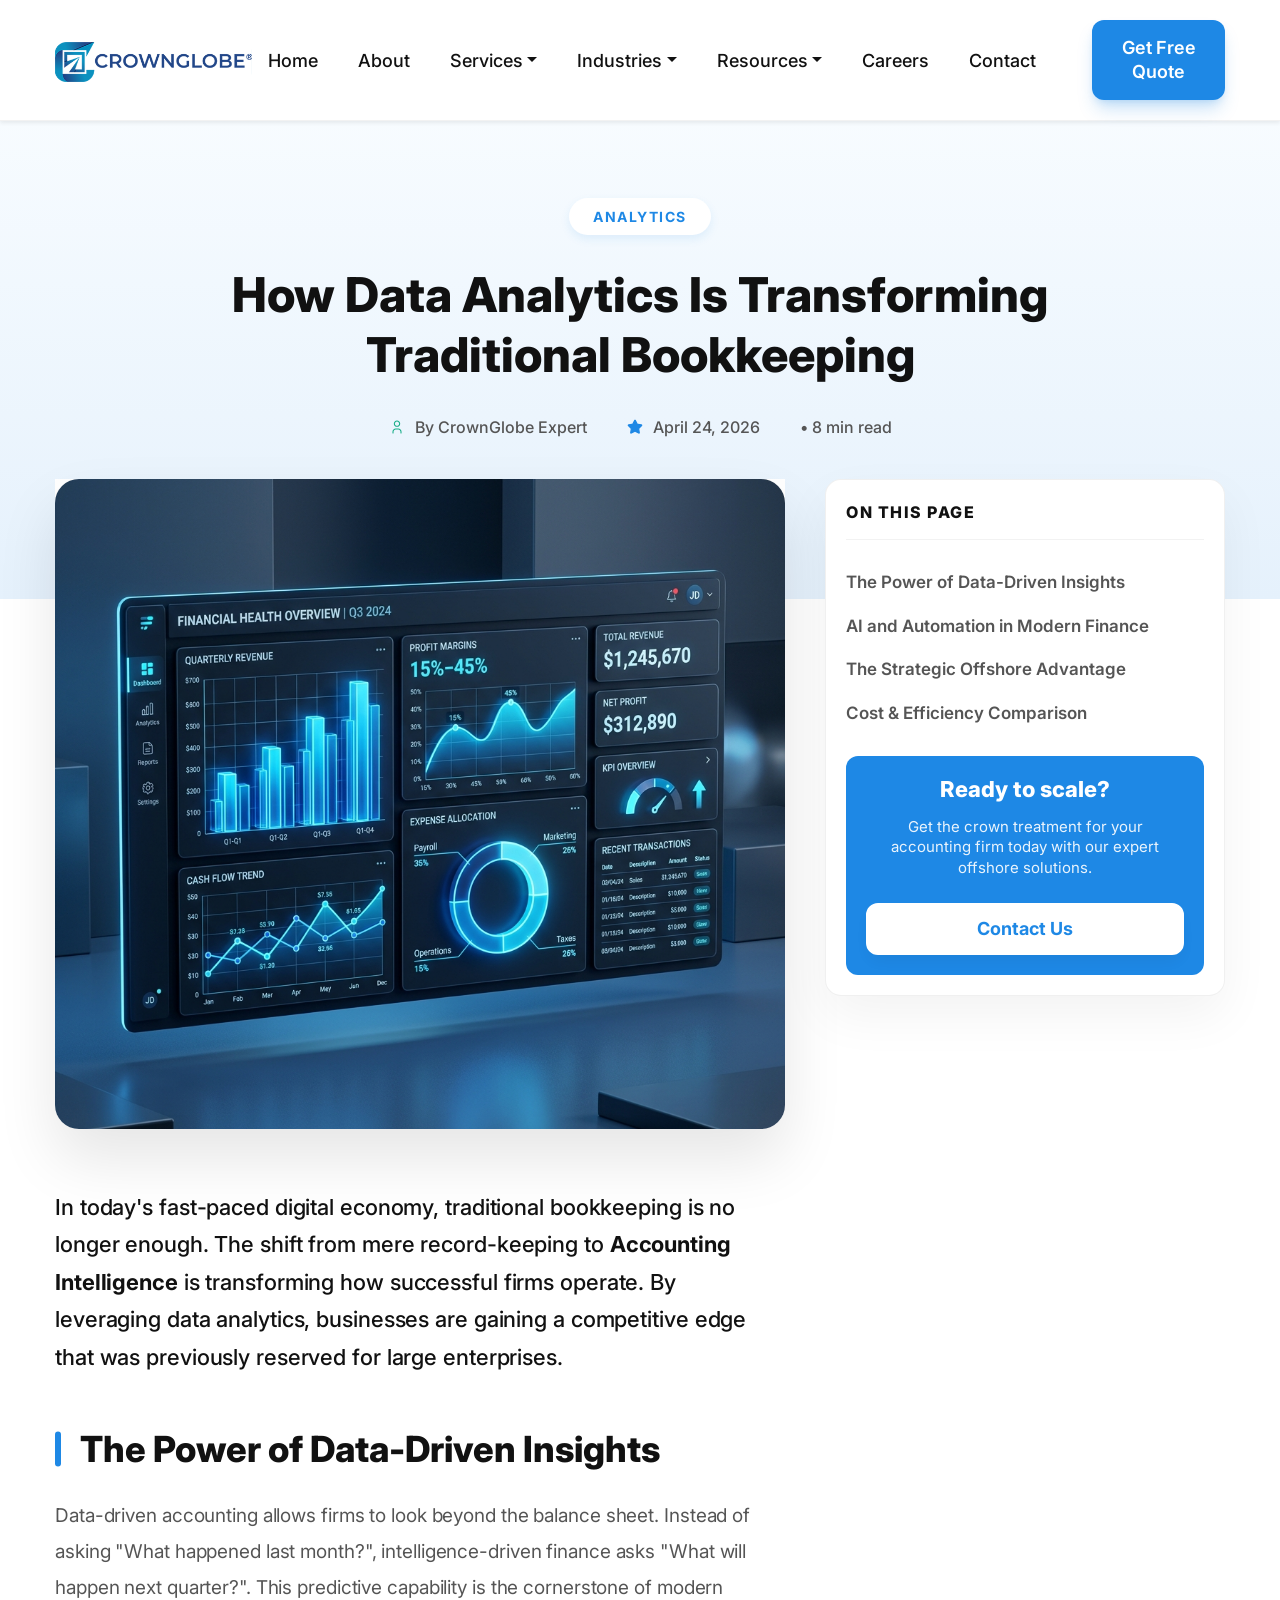
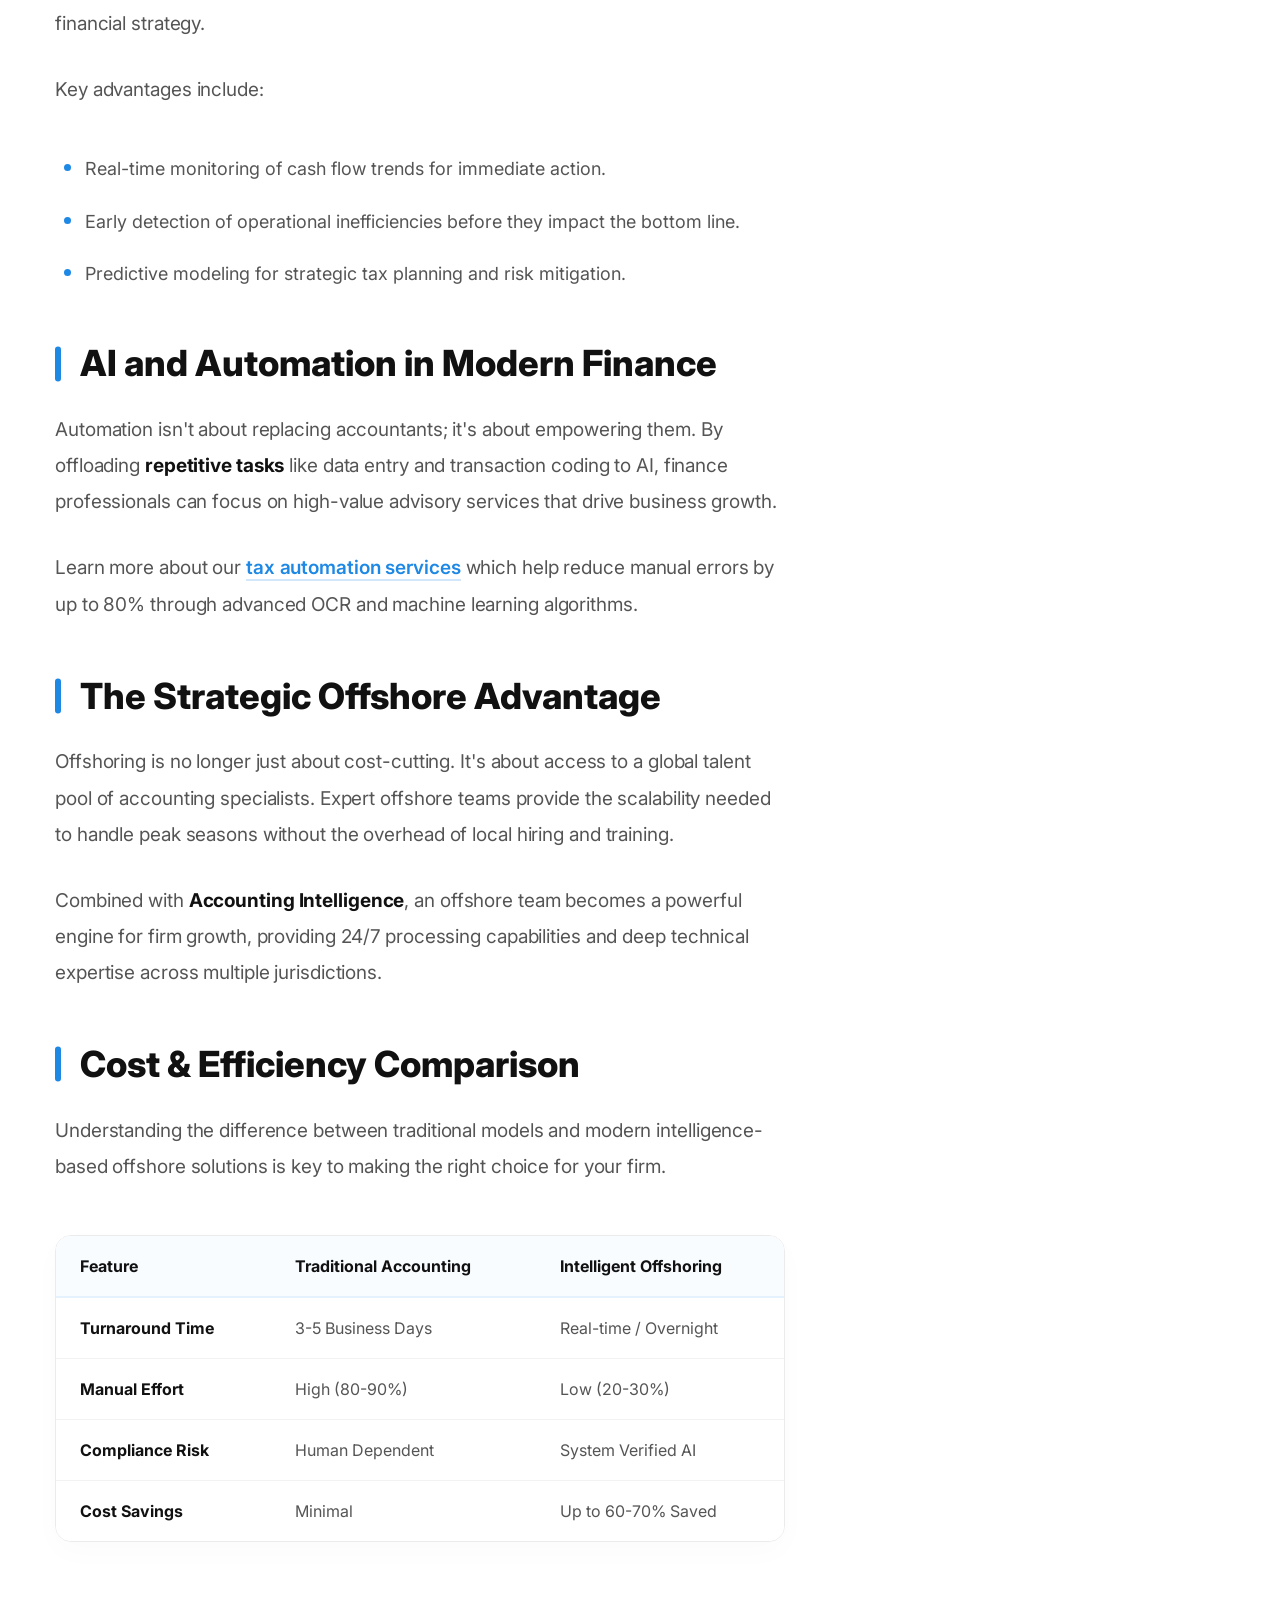
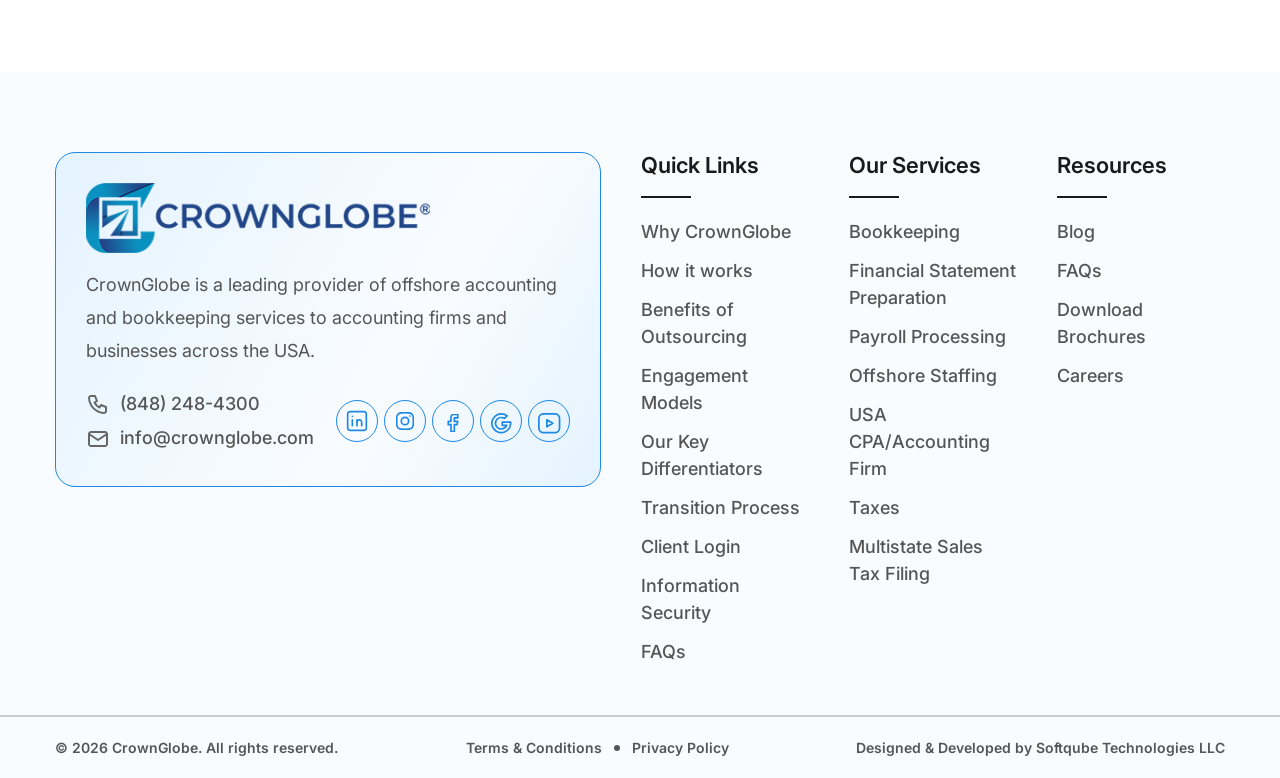
==== commit 58e28f7f: "Desing Chnages Done" ====
--- a/blog-detail-page.html
+++ b/blog-detail-page.html
@@ -62,7 +62,7 @@
                                 </ul>
                             </li>
                             <li class="nav-item dropdown">
-                                <a class="nav-link dropdown-toggle" href="#" role="button"
+                                <a class="nav-link dropdown-toggle" href="industries.html" role="button"
                                     data-bs-toggle="dropdown">Industries</a>
                                 <ul class="dropdown-menu">
                                     <li><a class="dropdown-item" href="#">Dental</a></li>
@@ -75,8 +75,15 @@
                                     <li><a class="dropdown-item" href="#">Restaurant</a></li>
                                 </ul>
                             </li>
-                            <li class="nav-item">
-                                <a class="nav-link" href="#">Resources</a>
+                            <li class="nav-item dropdown">
+                                <a class="nav-link dropdown-toggle" href="#" role="button"
+                                    data-bs-toggle="dropdown">Resources</a>
+                                <ul class="dropdown-menu">
+                                    <li><a class="dropdown-item" href="Blog.html">Blogs</a></li>
+                                    <li><a class="dropdown-item" href="#">Videos</a></li>
+                                    <li><a class="dropdown-item" href="#">Brochures</a></li>
+                                    <li><a class="dropdown-item" href="#">Tax Tips</a></li>
+                                </ul>
                             </li>
                             <li class="nav-item">
                                 <a class="nav-link" href="#">Careers</a>
--- a/style/services.css
+++ b/style/services.css
@@ -186,7 +186,7 @@
   direction: rtl;
 }
 
-.reverse-row > * {
+.reverse-row>* {
   direction: ltr;
 }
 
@@ -249,6 +249,7 @@
 .common-card.services-card span img {
   filter: brightness(0) invert(1);
 }
+
 .common-card-header h5 {
   color: var(--black, #111);
   font-family: var(--inter);
@@ -256,6 +257,7 @@
   font-weight: 700;
   line-height: 150%;
 }
+
 .common-card.services-card .common-card-header span {
   width: 60px;
   height: 60px;
@@ -286,6 +288,7 @@
 .common-card.services-card:nth-child(6n + 5) .common-card-header span {
   background-color: var(--purple);
 }
+
 .common-card.services-card:nth-child(6n + 6) .common-card-header span {
   background-color: var(--cyan-light);
 }
@@ -386,24 +389,28 @@
   transition: all 0.3s ease-in-out;
 }
 
-.common-card.benefits-card:nth-child(1) span {
+.common-card.benefits-card:nth-child(6n+1) span {
   background-color: var(--blue);
 }
 
-.common-card.benefits-card:nth-child(2) span {
+.common-card.benefits-card:nth-child(6n+2) span {
   background-color: var(--yellow);
 }
 
-.common-card.benefits-card:nth-child(3) span {
+.common-card.benefits-card:nth-child(6n+3) span {
   background-color: var(--purple);
 }
 
-.common-card.benefits-card:nth-child(4) span {
+.common-card.benefits-card:nth-child(6n+4) span {
   background-color: var(--orange);
 }
 
-.common-card.benefits-card:nth-child(5) span {
+.common-card.benefits-card:nth-child(6n+5) span {
   background-color: var(--green-light);
+}
+
+.common-card.benefits-card:nth-child(6n+6) span {
+  background-color: var(--cyan-light);
 }
 
 .common-card.benefits-card:hover span {
@@ -456,14 +463,14 @@
   align-items: flex-end;
 }
 
-.how-it-works-list > div:nth-child(1) {
+.how-it-works-list>div:nth-child(1) {
   display: flex;
   flex-direction: column;
   grid-gap: 50px;
   text-align: right;
 }
 
-.how-it-works-list > div:nth-child(2) {
+.how-it-works-list>div:nth-child(2) {
   display: flex;
   flex-direction: column;
   grid-gap: 30px;
@@ -471,7 +478,7 @@
   align-items: center;
 }
 
-.how-it-works-list > div:nth-child(3) {
+.how-it-works-list>div:nth-child(3) {
   display: flex;
   flex-direction: column;
   grid-gap: 50px;
@@ -564,11 +571,9 @@
 
 /* our team section start */
 .our-team-section {
-  background: linear-gradient(
-    180deg,
-    var(--white) 0%,
-    var(--light-blue-bg) 100%
-  );
+  background: linear-gradient(180deg,
+      var(--white) 0%,
+      var(--light-blue-bg) 100%);
 }
 
 .our-team-section .our-team-grid {
@@ -872,8 +877,7 @@
 }
 
 .pricing-card:nth-child(4n + 1) .pricing-btn img {
-  filter: brightness(0) saturate(100%) invert(44%) sepia(94%) saturate(624%)
-    hue-rotate(174deg) brightness(88%) contrast(104%);
+  filter: brightness(0) saturate(100%) invert(44%) sepia(94%) saturate(624%) hue-rotate(174deg) brightness(88%) contrast(104%);
 }
 
 /* Dedicated Team - Green */
@@ -901,8 +905,7 @@
 }
 
 .pricing-card:nth-child(4n + 2) .pricing-btn img {
-  filter: brightness(0) saturate(100%) invert(49%) sepia(86%) saturate(399%)
-    hue-rotate(114deg) brightness(94%) contrast(93%);
+  filter: brightness(0) saturate(100%) invert(49%) sepia(86%) saturate(399%) hue-rotate(114deg) brightness(94%) contrast(93%);
 }
 
 /* Hourly Model - Yellow */
@@ -930,8 +933,7 @@
 }
 
 .pricing-card:nth-child(4n + 3) .pricing-btn img {
-  filter: brightness(0) saturate(100%) invert(80%) sepia(38%) saturate(5000%)
-    hue-rotate(9deg) brightness(106%) contrast(101%);
+  filter: brightness(0) saturate(100%) invert(80%) sepia(38%) saturate(5000%) hue-rotate(9deg) brightness(106%) contrast(101%);
 }
 
 /* Outcome Based - Orange/Red */
@@ -967,8 +969,7 @@
 }
 
 .pricing-card:nth-child(4n + 4) .pricing-btn img {
-  filter: brightness(0) saturate(100%) invert(35%) sepia(88%) saturate(666%)
-    hue-rotate(335deg) brightness(87%) contrast(99%);
+  filter: brightness(0) saturate(100%) invert(35%) sepia(88%) saturate(666%) hue-rotate(335deg) brightness(87%) contrast(99%);
 }
 
 .pricing-card .pricing-btn:hover img {
@@ -977,3 +978,133 @@
 }
 
 /* engagement models section end */
+
+
+
+
+/* industry detail page styles start */
+
+.dental-booking-service-section .benefits-list {
+  grid-template-columns: repeat(3, 1fr);
+}
+
+.dental-booking-service-section .common-card.benefits-card {
+  grid-column: auto;
+}
+
+/* data strategy section start */
+.data-strategy-wrapper {
+  background-color: var(--light-blue-bg);
+  padding: 40px 30px;
+  border-radius: 20px;
+}
+
+.data-strategy-grid {
+  display: grid;
+  grid-template-columns: repeat(4, 1fr);
+  grid-gap: 30px;
+}
+
+.data-strategy-grid .common-card {
+  display: flex;
+  flex-direction: column;
+  grid-gap: 10px;
+  transition: all 0.3s ease;
+}
+
+.data-strategy-grid .common-card:hover {
+  transform: translateY(-5px);
+  box-shadow: 0 10px 25px rgba(30, 136, 229, 0.1);
+}
+
+.data-strategy-grid .common-card h3 {
+  font-size: var(--font-22);
+  color: var(--black);
+  font-weight: 700;
+}
+
+.data-strategy-grid .common-card p {
+  font-size: var(--font-20);
+  color: var(--grey);
+  line-height: 150%;
+}
+
+/* data strategy section end */
+
+/* industry detail page styles end */
+.common-card-header h5 {
+  color: var(--black);
+  font-size: var(--font-22);
+  font-weight: 700;
+  line-height: 150%;
+}
+
+/* industries case study section start */
+.industries-case-study-section {
+  background-color: var(--light-blue-bg);
+}
+
+.industries-case-study-section .industries-case-study-wrapper {
+  display: flex;
+  align-items: center;
+  flex-direction: column;
+  grid-gap: 30px;
+}
+
+.industries-case-study-grid {
+  display: grid;
+  grid-template-columns: 1fr 1fr;
+  grid-gap: 150px;
+  align-items: center;
+}
+
+.industries-case-study-left h2 {
+  text-align: left;
+  margin-bottom: 30px;
+}
+
+.industries-content-box h6 {
+  color: var(--blue);
+  font-size: var(--font-22);
+  line-height: 136%;
+  font-weight: 700;
+  margin-bottom: 10px;
+}
+
+.industries-content-box p {
+  font-size: var(--font-20);
+  color: var(--grey);
+  line-height: 150%;
+}
+
+.industries-case-study-right img {
+  width: 100%;
+  border-radius: 20px;
+  box-shadow: 0 2px 10px 0 rgba(30, 136, 229, 0.05);
+}
+
+.quote-message-card {
+  width: 100%;
+  background-color: var(--white);
+  border-radius: 20px;
+  padding: 40px;
+  text-align: center;
+}
+
+.quote-message-card p {
+  font-size: var(--font-20);
+  color: var(--black);
+  font-weight: 400;
+  line-height: 150%;
+  max-width: 80%;
+  margin: 0 auto 20px;
+}
+
+.quote-message-card strong {
+  font-size: var(--font-20);
+  color: var(--black);
+  font-weight: 700;
+  display: block;
+}
+
+/* industries case study section end */
--- a/style/blog.css
+++ b/style/blog.css
@@ -302,7 +302,7 @@
   font-size: var(--font-36);
   position: relative;
   padding-left: 25px;
-  scroll-margin-top: 140px;
+  scroll-margin-top: 110px;
 }
 
 .blog-left h2::before {
